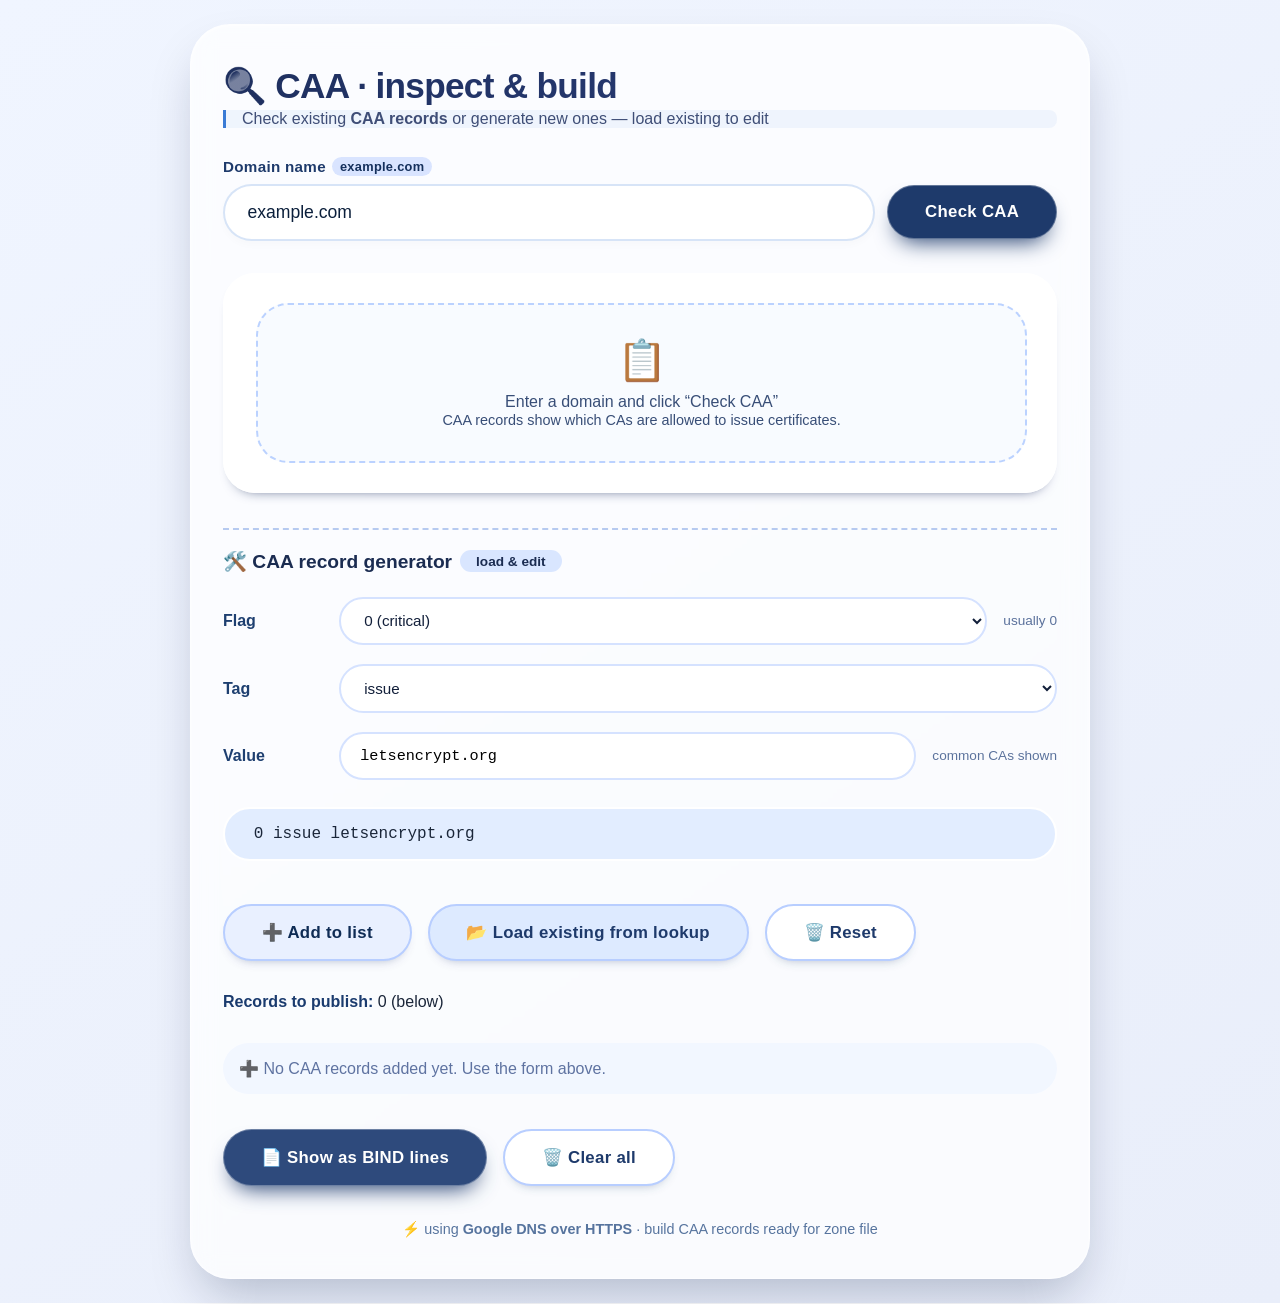
==== index.html @ 9ca4832f "Implement autocomplete for CAA values Added autocomplete feature for common CAA values with a dropdo" ====
<!DOCTYPE html>
<html lang="en">
<head>
  <meta charset="UTF-8">
  <meta name="viewport" content="width=device-width, initial-scale=1.0">
  <title>CAA · record inspector & builder</title>
  
  <!-- SVG Favicon - works in all modern browsers -->
  <link rel="icon" type="image/svg+xml" href="/favicon.svg">
  <link rel="alternate icon" href="/favicon.ico"> <!-- Fallback for old browsers -->
  
  <!-- Optional: For better iOS/Android support -->
  <link rel="apple-touch-icon" href="/favicon.svg"> <!-- iOS will use SVG -->
  <meta name="theme-color" content="#1e3a6b">
  
  <!-- modern clean CSS, system fonts, glassmorphism touch -->
  <style>
    * {
      margin: 0;
      padding: 0;
      box-sizing: border-box;
    }

    body {
      background: linear-gradient(145deg, #f0f5ff 0%, #e9eefa 100%);
      font-family: 'Inter', -apple-system, BlinkMacSystemFont, 'Segoe UI', Roboto, Helvetica, Arial, sans-serif;
      min-height: 100vh;
      display: flex;
      align-items: center;
      justify-content: center;
      padding: 1.5rem;
      color: #1a2639;
    }

    .glass-card {
      background: rgba(255, 255, 255, 0.75);
      backdrop-filter: blur(12px);
      -webkit-backdrop-filter: blur(12px);
      border-radius: 2.5rem;
      box-shadow: 0 25px 50px -12px rgba(0, 20, 60, 0.25), inset 0 1px 2px rgba(255,255,255,0.8);
      width: 100%;
      max-width: 900px;
      padding: 2.5rem 2rem;
      border: 1px solid rgba(255,255,255,0.5);
      transition: box-shadow 0.2s;
    }

    h1 {
      font-size: 2.2rem;
      font-weight: 600;
      letter-spacing: -0.02em;
      background: linear-gradient(135deg, #1e2f5e, #2c3f7c);
      -webkit-background-clip: text;
      background-clip: text;
      color: transparent;
      margin-bottom: 0.2rem;
      display: flex;
      align-items: center;
      gap: 0.4rem;
    }

    .subhead {
      font-size: 1rem;
      font-weight: 400;
      color: #3f4e77;
      margin-bottom: 1.8rem;
      border-left: 3px solid #3a7bd5;
      padding-left: 1rem;
      background: rgba(58, 123, 213, 0.06);
      border-radius: 0 8px 8px 0;
    }

    .subhead code {
      background: #1e2f5e10;
      padding: 0.2rem 0.5rem;
      border-radius: 30px;
      font-weight: 500;
      color: #1e3c72;
    }

    .input-group {
      display: flex;
      flex-direction: column;
      gap: 0.5rem;
      margin-bottom: 2rem;
    }

    label {
      font-weight: 550;
      font-size: 0.95rem;
      letter-spacing: 0.02em;
      color: #1e3a6b;
      display: flex;
      align-items: center;
      gap: 6px;
    }

    label i {
      font-style: normal;
      background: #d9e4ff;
      padding: 2px 8px;
      border-radius: 30px;
      font-size: 0.8rem;
      color: #15305c;
    }

    .domain-input-wrapper {
      display: flex;
      flex-wrap: wrap;
      gap: 0.75rem;
      align-items: center;
    }

    #domainInput {
      flex: 1 1 260px;
      padding: 1rem 1.4rem;
      font-size: 1.1rem;
      background: white;
      border: 2px solid rgba(58, 123, 213, 0.2);
      border-radius: 60px;
      outline: none;
      font-weight: 450;
      color: #0b1f3b;
      transition: 0.15s;
      box-shadow: 0 4px 8px rgba(0, 0, 0, 0.02);
    }

    #domainInput:focus {
      border-color: #3a7bd5;
      box-shadow: 0 8px 18px -8px rgba(58, 123, 213, 0.3);
    }

    #domainInput::placeholder {
      color: #9babc7;
      font-weight: 350;
      font-size: 1rem;
    }

    button {
      background: #1e3a6b;
      border: none;
      padding: 1rem 2.3rem;
      border-radius: 60px;
      font-weight: 600;
      font-size: 1.05rem;
      color: white;
      cursor: pointer;
      display: inline-flex;
      align-items: center;
      justify-content: center;
      gap: 8px;
      box-shadow: 0 12px 22px -10px #1e3a6b;
      transition: all 0.2s;
      border: 1px solid rgba(255, 255, 255, 0.3);
      letter-spacing: 0.3px;
      white-space: nowrap;
    }

    button:hover {
      background: #143157;
      transform: scale(1.02);
      box-shadow: 0 18px 28px -10px #122b4e;
    }

    button:active {
      transform: scale(0.98);
    }

    button:disabled {
      opacity: 0.5;
      pointer-events: none;
      filter: grayscale(0.3);
    }

    .loader {
      display: inline-block;
      width: 1.1rem;
      height: 1.1rem;
      border: 2px solid rgba(255,255,255,0.3);
      border-top: 2px solid white;
      border-radius: 50%;
      animation: spin 0.8s linear infinite;
      margin-right: 6px;
    }

    @keyframes spin { 0% { transform: rotate(0deg); } 100% { transform: rotate(360deg); } }

    .result-area {
      background: rgba(255,255,255,0.6);
      backdrop-filter: blur(4px);
      border-radius: 2rem;
      padding: 1.8rem 1.8rem 1.8rem 2rem;
      border: 1px solid white;
      margin-top: 1rem;
      box-shadow: inset 0 2px 4px rgba(255,255,255,0.8), 0 8px 14px -12px #1e2f5e;
    }

    .result-header {
      display: flex;
      align-items: center;
      gap: 12px;
      margin-bottom: 1.5rem;
      flex-wrap: wrap;
    }

    .result-header h2 {
      font-size: 1.3rem;
      font-weight: 550;
      color: #1b2c51;
    }

    .badge-domain {
      background: #d2e0ff;
      border-radius: 40px;
      padding: 0.3rem 1rem;
      font-family: 'SF Mono', 'Fira Code', monospace;
      font-weight: 550;
      font-size: 1rem;
      color: #11223d;
      word-break: break-all;
      border: 1px solid white;
    }

    .record-list {
      list-style: none;
      margin: 1.2rem 0 0.8rem 0;
    }

    .record-item {
      background: white;
      border-radius: 50px;
      padding: 0.9rem 1.5rem;
      margin-bottom: 10px;
      font-family: 'SF Mono', 'Fira Code', Menlo, monospace;
      font-size: 1rem;
      box-shadow: 0 4px 10px -6px #1e3a6b30;
      border-left: 6px solid #3a7bd5;
      word-break: break-word;
      display: flex;
      flex-wrap: wrap;
      align-items: baseline;
      gap: 0.6rem;
      transition: 0.1s;
    }

    .record-item:hover {
      border-left-width: 10px;
      padding-left: 1.3rem;
    }

    .flag-tag {
      background: #edf3ff;
      color: #153e7a;
      padding: 0.2rem 1rem 0.2rem 0.8rem;
      border-radius: 40px;
      font-size: 0.85rem;
      font-weight: 600;
      display: inline-flex;
      align-items: center;
      gap: 0.3rem;
    }

    .record-value {
      font-weight: 450;
      color: #0b1f3b;
      word-break: break-word;
      flex: 1;
    }

    .empty-state {
      background: #f8fbff;
      padding: 2rem 2rem;
      border-radius: 2rem;
      color: #384e77;
      font-weight: 400;
      display: flex;
      flex-direction: column;
      align-items: center;
      gap: 0.6rem;
      border: 2px dashed #bbd2ff;
      text-align: center;
    }

    .empty-state span {
      font-size: 2.5rem;
    }

    .error-message {
      background: #ffeae9;
      border-left: 6px solid #d14545;
      padding: 1.3rem 1.8rem;
      border-radius: 40px;
      color: #a13030;
      font-weight: 480;
      display: flex;
      gap: 12px;
      align-items: center;
      box-shadow: 0 6px 12px -6px #d1454530;
    }

    /* generator section */
    .generator-section {
      margin-top: 2.2rem;
      padding-top: 1.2rem;
      border-top: 2px dashed #b6caf0;
    }

    .section-title {
      font-weight: 600;
      font-size: 1.2rem;
      color: #1b2c51;
      margin-bottom: 1.5rem;
      display: flex;
      align-items: center;
      gap: 8px;
    }

    .generator-grid {
      display: flex;
      flex-direction: column;
      gap: 1.2rem;
    }

    .gen-row {
      display: flex;
      flex-wrap: wrap;
      align-items: center;
      gap: 1rem;
    }

    .gen-label {
      min-width: 100px;
      font-weight: 550;
      color: #1e3f70;
    }

    select, .gen-input {
      background: white;
      border: 2px solid #d5e2ff;
      padding: 0.8rem 1.2rem;
      border-radius: 40px;
      font-size: 0.95rem;
      color: #121f3a;
      outline: none;
      flex: 1 1 200px;
    }

    select:focus, .gen-input:focus {
      border-color: #3a7bd5;
    }

    .gen-input {
      font-family: 'SF Mono', monospace;
    }

    /* New styles for the combobox/datalist */
    .value-input-wrapper {
      position: relative;
      flex: 1 1 200px;
    }

    .value-input-wrapper input {
      width: 100%;
      padding: 0.8rem 1.2rem;
      border: 2px solid #d5e2ff;
      border-radius: 40px;
      font-size: 0.95rem;
      font-family: 'SF Mono', monospace;
      background: white;
    }

    .value-input-wrapper input:focus {
      border-color: #3a7bd5;
      outline: none;
    }

    .suggestions-dropdown {
      position: absolute;
      top: 100%;
      left: 0;
      right: 0;
      background: white;
      border: 2px solid #d5e2ff;
      border-top: none;
      border-radius: 0 0 20px 20px;
      max-height: 200px;
      overflow-y: auto;
      z-index: 1000;
      display: none;
      box-shadow: 0 10px 20px -10px rgba(0,0,0,0.2);
    }

    .suggestions-dropdown div {
      padding: 0.8rem 1.2rem;
      cursor: pointer;
      font-family: 'SF Mono', monospace;
      font-size: 0.9rem;
      border-bottom: 1px solid #f0f4ff;
    }

    .suggestions-dropdown div:hover {
      background: #e9f0ff;
    }

    .suggestions-dropdown div:last-child {
      border-bottom: none;
    }

    .tag-hint {
      font-size: 0.85rem;
      color: #5b729c;
    }

    .generated-record-box {
      background: #e2edff;
      border-radius: 40px;
      padding: 1rem 1.8rem;
      font-family: 'SF Mono', monospace;
      font-size: 1rem;
      word-break: break-all;
      border: 2px solid white;
      margin: 0.5rem 0 1rem;
    }

    .action-buttons {
      display: flex;
      gap: 1rem;
      flex-wrap: wrap;
      margin-top: 0.5rem;
    }

    .secondary-btn {
      background: white;
      color: #1e3a6b;
      border: 2px solid #b8ceff;
      box-shadow: 0 6px 12px -8px #1e3a6b70;
    }

    .secondary-btn:hover {
      background: #ecf3ff;
      border-color: #7fa2e0;
    }

    .note {
      margin-top: 2rem;
      font-size: 0.85rem;
      color: #4b5f8a;
      display: flex;
      justify-content: center;
      gap: 2rem;
      flex-wrap: wrap;
      border-top: 1px solid #cdddfa;
      padding-top: 1.5rem;
    }

    .note a {
      color: #1e3f70;
      font-weight: 550;
      text-decoration: none;
      border-bottom: 1px dotted;
    }

    .note a:hover { border-bottom: 2px solid; }

    footer {
      margin-top: 2.2rem;
      text-align: center;
      font-size: 0.9rem;
      color: #57749e;
    }
  </style>
</head>
<body>
<div class="glass-card">
  <h1>
    <span>🔍 CAA · inspect & build</span>
  </h1>
  <div class="subhead">
    Check existing <strong>CAA records</strong> or generate new ones — load existing to edit
  </div>

  <!-- main input group -->
  <div class="input-group">
    <label>
      <span>Domain name</span>
      <i>example.com</i>
    </label>
    <div class="domain-input-wrapper">
      <input type="text" id="domainInput" placeholder="e.g. example.com" value="example.com" spellcheck="false" autocomplete="off">
      <button id="checkBtn">
        <span id="btnText">Check CAA</span>
        <span id="btnLoader" style="display: none;"></span>
      </button>
    </div>
  </div>

  <!-- dynamic result card (lookup) -->
  <div class="result-area" id="resultContainer">
    <!-- default info / placeholder (will be replaced by JS) -->
    <div class="empty-state" id="placeholderState">
      <span>📋</span>
      <div>Enter a domain and click “Check CAA”<br> <span style="font-size:0.9rem;">CAA records show which CAs are allowed to issue certificates.</span></div>
    </div>

    <!-- these sections are dynamically filled/ toggled by javascript -->
    <div id="recordsContainer" style="display: none;"></div>
    <div id="errorContainer" style="display: none;"></div>
  </div>

  <!-- CAA GENERATOR SECTION (with load existing) -->
  <div class="generator-section">
    <div class="section-title">
      <span>🛠️ CAA record generator</span>
      <span style="font-size:0.85rem; background:#d9e6ff; padding:0.2rem 1rem; border-radius:30px;">load & edit</span>
    </div>
    <div class="generator-grid">
      <!-- flag + tag + value -->
      <div class="gen-row">
        <span class="gen-label">Flag</span>
        <select id="genFlag">
          <option value="0">0 (critical)</option>
          <option value="128">128 (non-critical)</option>
          <option value="255">255 (reserved)</option>
        </select>
        <span class="tag-hint">usually 0</span>
      </div>
      <div class="gen-row">
        <span class="gen-label">Tag</span>
        <select id="genTag">
          <option value="issue">issue</option>
          <option value="issuewild">issuewild</option>
          <option value="iodef">iodef</option>
        </select>
      </div>
      <div class="gen-row">
        <span class="gen-label">Value</span>
        <div class="value-input-wrapper">
          <input type="text" id="genValue" placeholder="Type or select a CA..." value="letsencrypt.org" autocomplete="off">
          <div id="suggestions" class="suggestions-dropdown"></div>
        </div>
        <span class="tag-hint">common CAs shown</span>
      </div>

      <div class="generated-record-box" id="generatedPreview">
        0 issue "letsencrypt.org"
      </div>

      <div class="action-buttons">
        <button id="addRecordBtn" class="secondary-btn" style="background:#e9f0ff; color:#0f2c55;">➕ Add to list</button>
        <button id="loadExistingBtn" class="secondary-btn" style="background:#ddeaff;">📂 Load existing from lookup</button>
        <button id="clearGenBtn" class="secondary-btn">🗑️ Reset</button>
      </div>

      <!-- accumulated records for generation -->
      <div style="margin-top: 0.8rem;">
        <span style="font-weight:550; color:#1a3b6e;">Records to publish: </span>
        <span id="recordCount">0</span> (below)
      </div>
      <ul id="generatedList" style="list-style:none; margin-top:0.8rem;">
        <!-- dynamic list items will appear here -->
      </ul>
      <div style="display:flex; gap:1rem; flex-wrap:wrap; margin-top:1rem;">
        <button id="generateBindText" style="background: #2e4a7c;">📄 Show as BIND lines</button>
        <button id="clearAllRecords" class="secondary-btn">🗑️ Clear all</button>
      </div>
      <div id="bindOutput" style="background:#f2f7ff; border-radius:30px; padding:1rem 1.5rem; font-family: monospace; white-space:pre-wrap; margin-top:1rem; border:2px solid white; display:none;"></div>
    </div>
  </div>

  <footer>
    ⚡ using <strong>Google DNS over HTTPS</strong> · build CAA records ready for zone file
  </footer>
</div>

<script>
  (function() {
    // ----- DOM elements (lookup) -----
    const domainInput = document.getElementById('domainInput');
    const checkBtn = document.getElementById('checkBtn');
    const btnText = document.getElementById('btnText');
    const btnLoader = document.getElementById('btnLoader');
    const resultContainer = document.getElementById('resultContainer');
    const placeholderState = document.getElementById('placeholderState');
    const recordsContainer = document.getElementById('recordsContainer');
    const errorContainer = document.getElementById('errorContainer');

    // generator elements
    const genFlag = document.getElementById('genFlag');
    const genTag = document.getElementById('genTag');
    const genValue = document.getElementById('genValue');
    const suggestions = document.getElementById('suggestions');
    const generatedPreview = document.getElementById('generatedPreview');
    const addRecordBtn = document.getElementById('addRecordBtn');
    const loadExistingBtn = document.getElementById('loadExistingBtn');
    const clearGenBtn = document.getElementById('clearGenBtn');
    const generatedList = document.getElementById('generatedList');
    const recordCountSpan = document.getElementById('recordCount');
    const generateBindText = document.getElementById('generateBindText');
    const clearAllRecords = document.getElementById('clearAllRecords');
    const bindOutput = document.getElementById('bindOutput');

    // Common CAA values for autocomplete
    const commonCAValues = [
      'letsencrypt.org',
      'digicert.com',
      'comodoca.com',
      'sectigo.com',
      'globalsign.com',
      'entrust.net',
      'godaddy.com',
      'ssl.com',
      'thawte.com',
      'geotrust.com',
      'rapidssl.com',
      'buypass.com',
      'zerossl.com',
      'ssl.com',
      'certauth.ssl.com',
      'amazontrust.com',
      'awstrust.com',
      'google.com',
      'pki.goog',
      'microsoft.com',
      'mailto:security@example.com',
      'http://example.com/report',
      'https://example.com/report'
    ];

    // Filtered suggestions based on input
    function filterSuggestions(input) {
      if (!input) return commonCAValues;
      const lowerInput = input.toLowerCase();
      return commonCAValues.filter(value => 
        value.toLowerCase().includes(lowerInput)
      );
    }

    // Show suggestions dropdown
    function showSuggestions() {
      const input = genValue.value;
      const filtered = filterSuggestions(input);
      
      if (filtered.length === 0) {
        suggestions.style.display = 'none';
        return;
      }

      suggestions.innerHTML = '';
      filtered.forEach(value => {
        const div = document.createElement('div');
        div.textContent = value;
        div.onclick = () => {
          genValue.value = value;
          suggestions.style.display = 'none';
          updatePreview();
        };
        suggestions.appendChild(div);
      });
      
      suggestions.style.display = 'block';
    }

    // Hide suggestions
    function hideSuggestions() {
      setTimeout(() => {
        suggestions.style.display = 'none';
      }, 200); // Delay to allow click on suggestion
    }

    // Event listeners for autocomplete
    genValue.addEventListener('input', () => {
      showSuggestions();
      updatePreview();
    });

    genValue.addEventListener('focus', showSuggestions);
    genValue.addEventListener('blur', hideSuggestions);

    // Close suggestions when clicking outside
    document.addEventListener('click', (e) => {
      if (!genValue.contains(e.target) && !suggestions.contains(e.target)) {
        suggestions.style.display = 'none';
      }
    });

    // local array storing generated records (as raw strings, e.g. "0 issue \"letsencrypt.org\"")
    let generatedRecords = [];

    // helper to update preview based on inputs
    function updatePreview() {
      const flag = genFlag.value;
      const tag = genTag.value;
      let value = genValue.value.trim() || '[value]';
      
      // smart quoting for preview
      if (!value.startsWith('"') && (value.includes(' ') || value.includes('@') || value.includes(':'))) {
        value = `"${value}"`;
      } else if (!value.startsWith('"') && !value.match(/^[a-zA-Z0-9.-]+$/)) {
        value = `"${value}"`;
      }
      generatedPreview.textContent = `${flag} ${tag} ${value}`;
    }

    genFlag.addEventListener('change', updatePreview);
    genTag.addEventListener('change', updatePreview);
    genValue.addEventListener('input', updatePreview);
    updatePreview();

    // render the list of generated records
    function renderGeneratedList() {
      if (generatedRecords.length === 0) {
        generatedList.innerHTML = '<li style="background:#f2f7ff; border-radius:40px; padding:1rem; color:#5f73a1;">➕ No CAA records added yet. Use the form above.</li>';
        recordCountSpan.textContent = '0';
        return;
      }
      let html = '';
      generatedRecords.forEach((rec, idx) => {
        const escaped = rec.replace(/&/g, '&amp;').replace(/</g, '&lt;').replace(/>/g, '&gt;');
        html += `<li style="background:white; border-radius:40px; padding:0.8rem 1.5rem; margin-bottom:8px; display:flex; align-items:center; gap:10px; border-left:6px solid #5d8bda;">
          <span style="flex:1; font-family:monospace;">${escaped}</span>
          <button class="remove-record" data-index="${idx}" style="background:transparent; border:none; font-size:1.3rem; cursor:pointer; color:#b33; padding:0 6px;">&times;</button>
        </li>`;
      });
      generatedList.innerHTML = html;
      recordCountSpan.textContent = generatedRecords.length;

      // attach remove events
      document.querySelectorAll('.remove-record').forEach(btn => {
        btn.addEventListener('click', (e) => {
          const index = e.target.getAttribute('data-index');
          if (index !== null) {
            generatedRecords.splice(parseInt(index), 1);
            renderGeneratedList();
          }
        });
      });
    }

    // add current preview as record
    addRecordBtn.addEventListener('click', () => {
      const flag = genFlag.value;
      const tag = genTag.value;
      let value = genValue.value.trim();
      if (!value) {
        alert('Please enter a value (e.g., ca.example.com)');
        return;
      }
      // smart quoting: if contains spaces or special chars, wrap in quotes (but not double-quoted)
      if (!value.startsWith('"') && (value.includes(' ') || value.includes('@') || value.includes(':'))) {
        value = `"${value}"`;
      } else if (!value.startsWith('"') && !/^[a-zA-Z0-9.-]+$/.test(value)) {
        value = `"${value}"`;
      }
      const record = `${flag} ${tag} ${value}`;
      generatedRecords.push(record);
      renderGeneratedList();
      bindOutput.style.display = 'none';
    });

    // clear all generated
    clearAllRecords.addEventListener('click', () => {
      generatedRecords = [];
      renderGeneratedList();
      bindOutput.style.display = 'none';
    });

    // reset generator fields to defaults
    clearGenBtn.addEventListener('click', () => {
      genFlag.value = '0';
      genTag.value = 'issue';
      genValue.value = 'letsencrypt.org';
      updatePreview();
    });

    // load existing from last lookup (from recordsContainer if visible)
    loadExistingBtn.addEventListener('click', () => {
      // try to fetch records currently displayed in recordsContainer (parsed from last lookup)
      if (recordsContainer.style.display !== 'block') {
        alert('No existing records loaded. Please perform a lookup first.');
        return;
      }
      // we stored them in a data attribute or we re-parse? easier: we keep lastRawRecords from last successful query
      if (lastRawRecords && lastRawRecords.length > 0) {
        // replace generatedRecords? we will append? we'll ask: confirm replace or append? we do replace for simplicity.
        if (generatedRecords.length > 0 && !confirm('Replace current generated records with the ones from lookup?')) {
          return;
        }
        generatedRecords = [...lastRawRecords]; // these are raw strings like "0 issue \"letsencrypt.org\""
        renderGeneratedList();
        bindOutput.style.display = 'none';
      } else {
        alert('No CAA records found in last lookup (or they were empty).');
      }
    });

    // generate BIND lines
    generateBindText.addEventListener('click', () => {
      if (generatedRecords.length === 0) {
        bindOutput.textContent = '; no CAA records to display';
        bindOutput.style.display = 'block';
        return;
      }
      let lines = '; CAA records (BIND format)\n';
      const domain = domainInput.value.trim() || 'example.com';
      generatedRecords.forEach(rec => {
        lines += `${domain}. IN CAA ${rec}\n`;
      });
      bindOutput.textContent = lines;
      bindOutput.style.display = 'block';
    });

    // ----- lookup logic (same as before, with small tweak to store lastRawRecords) -----
    let lastRawRecords = null;  // stores raw record strings for generator loading

    function setActiveView(view) {
      placeholderState.style.display = 'none';
      recordsContainer.style.display = 'none';
      errorContainer.style.display = 'none';
      if (view === 'placeholder') placeholderState.style.display = 'flex';
      else if (view === 'records') recordsContainer.style.display = 'block';
      else if (view === 'error') errorContainer.style.display = 'block';
    }
    setActiveView('placeholder');

    async function queryCAA(domain) {
      let clean = domain.trim().replace(/\.+$/, '');
      if (clean === '') throw new Error('Empty domain name');
      const url = `https://dns.google/resolve?name=${encodeURIComponent(clean)}&type=CAA`;
      const response = await fetch(url);
      if (!response.ok) throw new Error(`DNS query failed (HTTP ${response.status})`);
      const data = await response.json();
      if (data.Status === 3) throw new Error(`Domain "${clean}" does not exist (NXDOMAIN)`);
      else if (data.Status !== 0) {
        const reason = data.Comment || `DNS error code ${data.Status}`;
        throw new Error(`DNS lookup error: ${reason}`);
      }
      const answers = data.Answer || [];
      const caaRecords = answers.filter(r => r.type === 257);
      return {
        domain: clean,
        records: caaRecords.map(r => r.data.replace(/^CAA\s+/i, '').trim()),
        raw: caaRecords
      };
    }

    function renderRecords(domain, records) {
      if (!records || records.length === 0) {
        recordsContainer.innerHTML = `
          <div class="empty-state" style="background:#f0f7ff;">
            <span>🔓</span>
            <div><strong style="font-size:1.2rem;">No CAA records found</strong></div>
            <div style="margin-top:0.5rem;">Domain <code>${escapeHtml(domain)}</code> has no CAA policy.<br>Any CA may issue certificates.</div>
          </div>
        `;
        return;
      }
      let itemsHtml = '';
      for (let rec of records) {
        const escaped = escapeHtml(rec);
        const parts = rec.match(/^(\d+)\s+(issue|issuewild|iodef)\s+(.*)$/i);
        let flagPart = '', tagPart = '', valuePart = rec;
        if (parts) {
          flagPart = parts[1];
          tagPart = parts[2];
          valuePart = parts[3].replace(/^"|"$/g, '');
        }
        if (parts) {
          itemsHtml += `
            <li class="record-item">
              <span class="flag-tag">⚑ ${flagPart}</span>
              <span class="flag-tag" style="background:#d6e6ff;">🏷 ${tagPart}</span>
              <span class="record-value">${escapeHtml(valuePart)}</span>
            </li>
          `;
        } else {
          itemsHtml += `<li class="record-item"><span class="record-value">${escaped}</span></li>`;
        }
      }
      recordsContainer.innerHTML = `
        <div class="result-header">
          <h2>📌 CAA records for</h2>
          <span class="badge-domain">${escapeHtml(domain)}</span>
        </div>
        <ul class="record-list">${itemsHtml}</ul>
        <div style="margin-top: 0.8rem; font-size:0.9rem; color:#4263a5;">${records.length} record(s) found</div>
      `;
    }

    function renderError(domain, errorMessage) {
      errorContainer.innerHTML = `
        <div class="error-message">
          <span style="font-size:2rem;">⚠️</span>
          <div style="flex:1;"><strong>Error checking ${escapeHtml(domain)}</strong><br>${escapeHtml(errorMessage)}</div>
        </div>
      `;
    }

    function escapeHtml(unsafe) {
      return unsafe.replace(/[&<>"]/g, function(m) {
        if(m === '&') return '&amp;'; if(m === '<') return '&lt;'; if(m === '>') return '&gt;'; if(m === '"') return '&quot;';
        return m;
      });
    }

    function setLoading(isLoading) {
      checkBtn.disabled = isLoading;
      btnText.textContent = isLoading ? 'Checking' : 'Check CAA';
      btnLoader.style.display = isLoading ? 'inline-block' : 'none';
      btnLoader.className = isLoading ? 'loader' : '';
    }

    async function performLookup() {
      const domain = domainInput.value;
      if (!domain.trim()) {
        setActiveView('error');
        renderError('', 'Please enter a domain name');
        return;
      }
      setLoading(true);
      try {
        const result = await queryCAA(domain);
        // store raw record strings for generator (using result.records)
        lastRawRecords = result.records;  // array like ["0 issue \"letsencrypt.org\""]
        renderRecords(result.domain, result.records);
        setActiveView('records');
      } catch (err) {
        lastRawRecords = null;
        renderError(domain, err.message || 'Unknown error');
        setActiveView('error');
      } finally {
        setLoading(false);
      }
    }

    checkBtn.addEventListener('click', performLookup);
    domainInput.addEventListener('keypress', (e) => { if (e.key === 'Enter') performLookup(); });

    // ===== NEW CODE: Handle URL parameter on page load =====
    function handleUrlParameter() {
      const urlParams = new URLSearchParams(window.location.search);
      const domainParam = urlParams.get('domain');
      
      if (domainParam) {
        // Set the input field value
        domainInput.value = domainParam;
        // Automatically trigger the CAA lookup
        performLookup();
      }
    }

    // Call the function when the page loads
    window.addEventListener('load', handleUrlParameter);
    // ===== END OF NEW CODE =====

    // initial placeholder
    renderGeneratedList(); // empty list
  })();
</script>
</body>
</html>
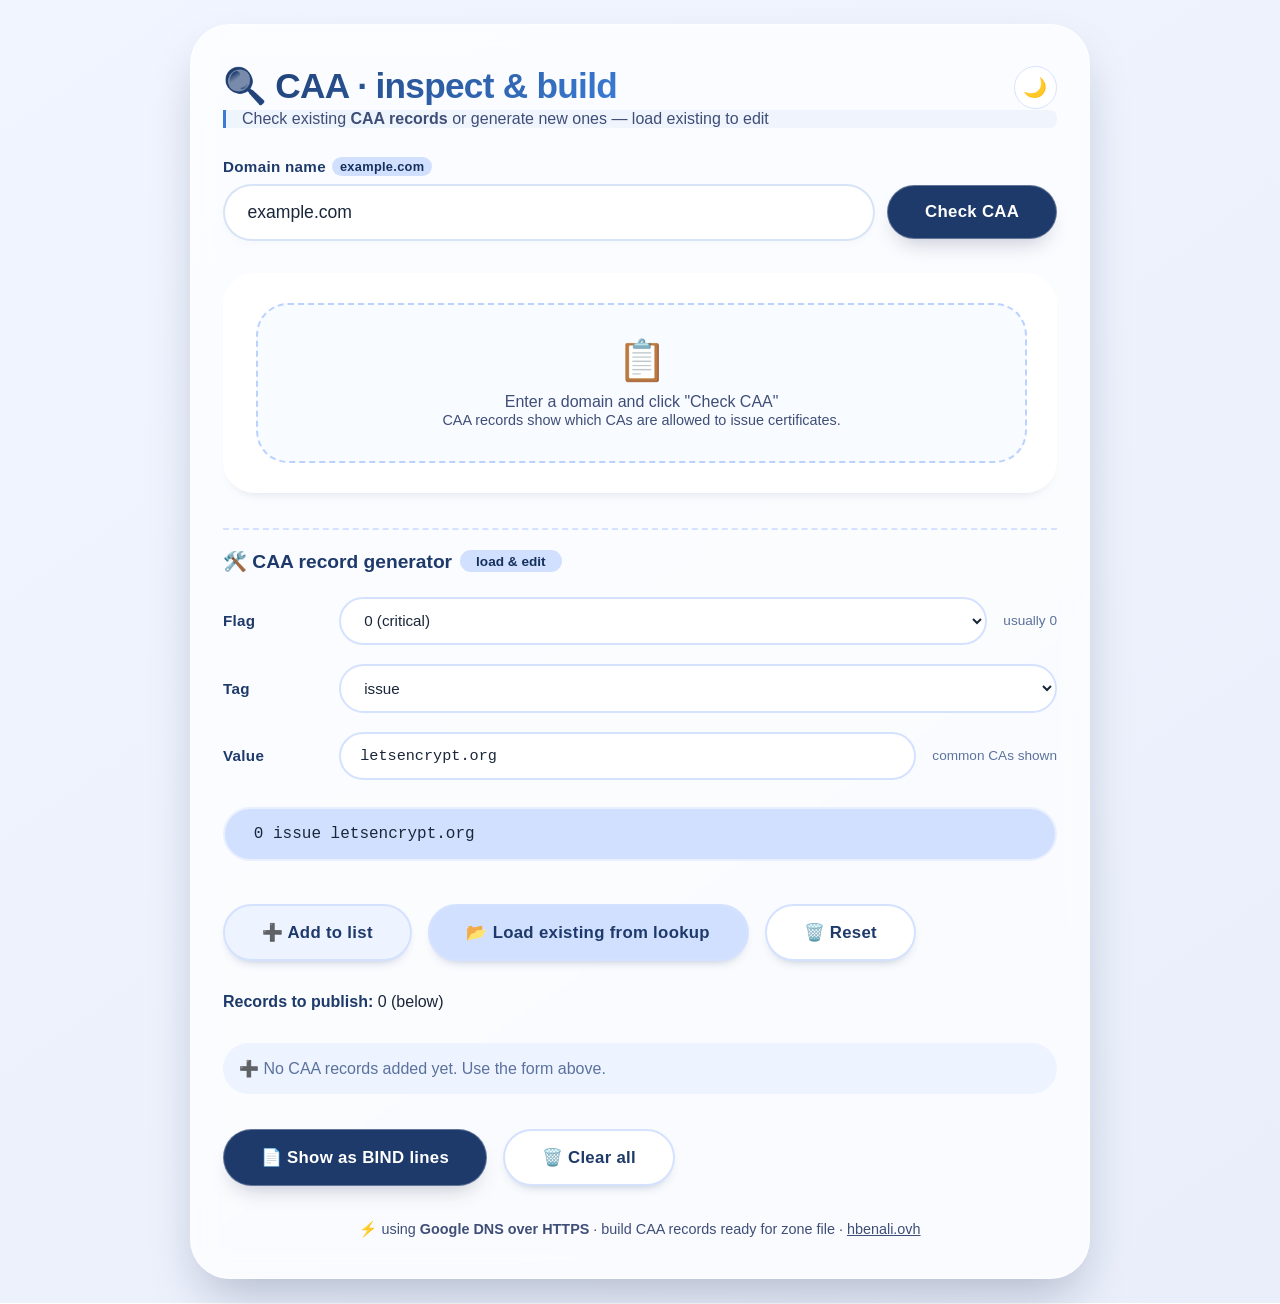
==== commit a2526cae: "Fix a11y/alert bugs, add dark mode, SEO tags, favicons Adds unlabeled form fields (domain input, gen" ====
--- a/index.html
+++ b/index.html
@@ -3,16 +3,69 @@
 <head>
   <meta charset="UTF-8">
   <meta name="viewport" content="width=device-width, initial-scale=1.0">
-  <title>CAA · record inspector & builder</title>
-  
-  <!-- SVG Favicon - works in all modern browsers -->
+  <title>CAA Checker — DNS CAA Record Inspector & Generator</title>
+  <meta name="description" content="Free CAA record checker and generator. Instantly inspect any domain's DNS CAA records to see which certificate authorities may issue for it, and build new issue/issuewild/iodef records ready for your zone file.">
+  <meta name="robots" content="index, follow">
+  <link rel="canonical" href="https://caa.hbenali.ovh/">
+
+  <!-- Open Graph -->
+  <meta property="og:type" content="website">
+  <meta property="og:title" content="CAA Checker — DNS CAA Record Inspector & Generator">
+  <meta property="og:description" content="Inspect any domain's DNS CAA records and build new issue/issuewild/iodef records ready for your zone file.">
+  <meta property="og:url" content="https://caa.hbenali.ovh/">
+  <meta property="og:site_name" content="CAA Checker">
+  <meta property="og:locale" content="en_US">
+  <meta property="og:image" content="https://caa.hbenali.ovh/favicon.svg">
+  <meta property="og:image:type" content="image/svg+xml">
+
+  <!-- Twitter Card -->
+  <meta name="twitter:card" content="summary">
+  <meta name="twitter:title" content="CAA Checker — DNS CAA Record Inspector & Generator">
+  <meta name="twitter:description" content="Inspect any domain's DNS CAA records and build new issue/issuewild/iodef records ready for your zone file.">
+  <meta name="twitter:image" content="https://caa.hbenali.ovh/favicon.svg">
+
+  <!-- SVG Favicon -->
   <link rel="icon" type="image/svg+xml" href="/favicon.svg">
-  <link rel="alternate icon" href="/favicon.ico"> <!-- Fallback for old browsers -->
-  
-  <!-- Optional: For better iOS/Android support -->
-  <link rel="apple-touch-icon" href="/favicon.svg"> <!-- iOS will use SVG -->
+  <link rel="alternate icon" href="/favicon.ico">
+  <link rel="apple-touch-icon" href="/apple-touch-icon.png">
   <meta name="theme-color" content="#1e3a6b">
-  
+
+  <!-- dns.google is only hit on-demand after a lookup -->
+  <link rel="dns-prefetch" href="https://dns.google">
+
+  <!-- Structured data -->
+  <script type="application/ld+json">
+  {
+    "@context": "https://schema.org",
+    "@graph": [
+      {
+        "@type": "WebSite",
+        "url": "https://caa.hbenali.ovh/",
+        "name": "CAA Checker",
+        "description": "Free CAA record checker and generator for inspecting DNS Certification Authority Authorization records.",
+        "potentialAction": {
+          "@type": "SearchAction",
+          "target": "https://caa.hbenali.ovh/?domain={search_term_string}",
+          "query-input": "required name=search_term_string"
+        }
+      },
+      {
+        "@type": "WebApplication",
+        "name": "CAA Checker",
+        "url": "https://caa.hbenali.ovh/",
+        "applicationCategory": "UtilitiesApplication",
+        "operatingSystem": "Any",
+        "description": "Check any domain's CAA DNS records and generate new issue/issuewild/iodef records for a zone file.",
+        "offers": {
+          "@type": "Offer",
+          "price": "0",
+          "priceCurrency": "USD"
+        }
+      }
+    ]
+  }
+  </script>
+
   <!-- modern clean CSS, system fonts, glassmorphism touch -->
   <style>
     * {
@@ -21,35 +74,145 @@
       box-sizing: border-box;
     }
 
+    :root {
+      --bg-1: #f0f5ff;
+      --bg-2: #e9eefa;
+      --text: #1a2639;
+      --text-muted: #3f4e77;
+      --text-soft: #5b729c;
+      --card-bg: rgba(255, 255, 255, 0.75);
+      --card-border: rgba(255, 255, 255, 0.5);
+      --accent: #3a7bd5;
+      --accent-dark: #1e3a6b;
+      --accent-darker: #143157;
+      --input-bg: #ffffff;
+      --input-border: rgba(58, 123, 213, 0.2);
+      --select-border: #d5e2ff;
+      --placeholder: #9babc7;
+      --chip-bg: #d2e0ff;
+      --chip-bg2: #edf3ff;
+      --chip-text: #15305c;
+      --result-bg: rgba(255, 255, 255, 0.6);
+      --empty-bg: #f8fbff;
+      --empty-border: #bbd2ff;
+      --invalid-bg: #ffeae9;
+      --invalid-text: #a13030;
+      --invalid-border: #d14545;
+      --shadow-color: rgba(0, 20, 60, 0.25);
+      --shadow-soft: rgba(30, 58, 107, 0.19);
+      --record-border: #5d8bda;
+    }
+
+    @media (prefers-color-scheme: dark) {
+      :root:not([data-theme="light"]) {
+        --bg-1: #0f172a;
+        --bg-2: #1c2c40;
+        --text: #e6edf5;
+        --text-muted: #93aec4;
+        --text-soft: #7c96ad;
+        --card-bg: rgba(20, 30, 46, 0.78);
+        --card-border: rgba(255, 255, 255, 0.08);
+        --accent: #3498db;
+        --accent-dark: #5dade2;
+        --accent-darker: #6cc0f0;
+        --input-bg: #131f30;
+        --input-border: rgba(52, 152, 219, 0.25);
+        --select-border: #2d4257;
+        --placeholder: #4a6478;
+        --chip-bg: #1b2f45;
+        --chip-bg2: #16283b;
+        --chip-text: #bcdcf7;
+        --result-bg: rgba(19, 31, 48, 0.6);
+        --empty-bg: #131f30;
+        --empty-border: #2d4257;
+        --invalid-bg: #3a1414;
+        --invalid-text: #ff8a8a;
+        --invalid-border: #b5453a;
+        --shadow-color: rgba(0, 0, 0, 0.45);
+        --shadow-soft: rgba(0, 0, 0, 0.35);
+        --record-border: #5dade2;
+      }
+    }
+
+    :root[data-theme="dark"] {
+      --bg-1: #0f172a;
+      --bg-2: #1c2c40;
+      --text: #e6edf5;
+      --text-muted: #93aec4;
+      --text-soft: #7c96ad;
+      --card-bg: rgba(20, 30, 46, 0.78);
+      --card-border: rgba(255, 255, 255, 0.08);
+      --accent: #3498db;
+      --accent-dark: #5dade2;
+      --accent-darker: #6cc0f0;
+      --input-bg: #131f30;
+      --input-border: rgba(52, 152, 219, 0.25);
+      --select-border: #2d4257;
+      --placeholder: #4a6478;
+      --chip-bg: #1b2f45;
+      --chip-bg2: #16283b;
+      --chip-text: #bcdcf7;
+      --result-bg: rgba(19, 31, 48, 0.6);
+      --empty-bg: #131f30;
+      --empty-border: #2d4257;
+      --invalid-bg: #3a1414;
+      --invalid-text: #ff8a8a;
+      --invalid-border: #b5453a;
+      --shadow-color: rgba(0, 0, 0, 0.45);
+      --shadow-soft: rgba(0, 0, 0, 0.35);
+      --record-border: #5dade2;
+    }
+
     body {
-      background: linear-gradient(145deg, #f0f5ff 0%, #e9eefa 100%);
+      background: linear-gradient(145deg, var(--bg-1) 0%, var(--bg-2) 100%);
       font-family: 'Inter', -apple-system, BlinkMacSystemFont, 'Segoe UI', Roboto, Helvetica, Arial, sans-serif;
       min-height: 100vh;
       display: flex;
       align-items: center;
       justify-content: center;
       padding: 1.5rem;
-      color: #1a2639;
+      color: var(--text);
+      transition: background 0.3s, color 0.3s;
+    }
+
+    .sr-only {
+      position: absolute;
+      width: 1px;
+      height: 1px;
+      padding: 0;
+      margin: -1px;
+      overflow: hidden;
+      clip: rect(0, 0, 0, 0);
+      white-space: nowrap;
+      border: 0;
     }
 
     .glass-card {
-      background: rgba(255, 255, 255, 0.75);
+      background: var(--card-bg);
       backdrop-filter: blur(12px);
       -webkit-backdrop-filter: blur(12px);
       border-radius: 2.5rem;
-      box-shadow: 0 25px 50px -12px rgba(0, 20, 60, 0.25), inset 0 1px 2px rgba(255,255,255,0.8);
+      box-shadow: 0 25px 50px -12px var(--shadow-color), inset 0 1px 2px rgba(255, 255, 255, 0.1);
       width: 100%;
       max-width: 900px;
       padding: 2.5rem 2rem;
-      border: 1px solid rgba(255,255,255,0.5);
-      transition: box-shadow 0.2s;
+      border: 1px solid var(--card-border);
+      transition: box-shadow 0.2s, background 0.3s, border 0.3s;
+    }
+
+    .top-bar {
+      display: flex;
+      align-items: center;
+      justify-content: space-between;
+      gap: 1rem;
+      flex-wrap: wrap;
     }
 
     h1 {
       font-size: 2.2rem;
       font-weight: 600;
       letter-spacing: -0.02em;
-      background: linear-gradient(135deg, #1e2f5e, #2c3f7c);
+      background: linear-gradient(135deg, var(--accent-dark), var(--accent));
       -webkit-background-clip: text;
       background-clip: text;
       color: transparent;
@@ -59,23 +222,46 @@
       gap: 0.4rem;
     }
 
+    .theme-toggle {
+      background: var(--input-bg);
+      border: 1px solid var(--select-border);
+      width: 2.7rem;
+      height: 2.7rem;
+      min-width: 2.7rem;
+      border-radius: 50%;
+      font-size: 1.2rem;
+      padding: 0;
+      display: flex;
+      align-items: center;
+      justify-content: center;
+      cursor: pointer;
+      box-shadow: none;
+      color: var(--text);
+    }
+
+    .theme-toggle:hover {
+      background: var(--input-bg);
+      transform: scale(1.08);
+      box-shadow: 0 8px 16px -8px var(--shadow-color);
+    }
+
     .subhead {
       font-size: 1rem;
       font-weight: 400;
-      color: #3f4e77;
+      color: var(--text-muted);
       margin-bottom: 1.8rem;
-      border-left: 3px solid #3a7bd5;
+      border-left: 3px solid var(--accent);
       padding-left: 1rem;
       background: rgba(58, 123, 213, 0.06);
       border-radius: 0 8px 8px 0;
     }
 
     .subhead code {
-      background: #1e2f5e10;
+      background: rgba(30, 47, 94, 0.08);
       padding: 0.2rem 0.5rem;
       border-radius: 30px;
       font-weight: 500;
-      color: #1e3c72;
+      color: var(--accent-dark);
     }
 
     .input-group {
@@ -89,7 +275,7 @@
       font-weight: 550;
       font-size: 0.95rem;
       letter-spacing: 0.02em;
-      color: #1e3a6b;
+      color: var(--accent-dark);
       display: flex;
       align-items: center;
       gap: 6px;
@@ -97,11 +283,11 @@
 
     label i {
       font-style: normal;
-      background: #d9e4ff;
+      background: var(--chip-bg);
       padding: 2px 8px;
       border-radius: 30px;
       font-size: 0.8rem;
-      color: #15305c;
+      color: var(--chip-text);
     }
 
     .domain-input-wrapper {
@@ -115,29 +301,29 @@
       flex: 1 1 260px;
       padding: 1rem 1.4rem;
       font-size: 1.1rem;
-      background: white;
-      border: 2px solid rgba(58, 123, 213, 0.2);
+      background: var(--input-bg);
+      border: 2px solid var(--input-border);
       border-radius: 60px;
       outline: none;
       font-weight: 450;
-      color: #0b1f3b;
+      color: var(--text);
       transition: 0.15s;
       box-shadow: 0 4px 8px rgba(0, 0, 0, 0.02);
     }
 
     #domainInput:focus {
-      border-color: #3a7bd5;
+      border-color: var(--accent);
       box-shadow: 0 8px 18px -8px rgba(58, 123, 213, 0.3);
     }
 
     #domainInput::placeholder {
-      color: #9babc7;
+      color: var(--placeholder);
       font-weight: 350;
       font-size: 1rem;
     }
 
     button {
-      background: #1e3a6b;
+      background: var(--accent-dark);
       border: none;
       padding: 1rem 2.3rem;
       border-radius: 60px;
@@ -149,7 +335,7 @@
       align-items: center;
       justify-content: center;
       gap: 8px;
-      box-shadow: 0 12px 22px -10px #1e3a6b;
+      box-shadow: 0 12px 22px -10px var(--shadow-color);
       transition: all 0.2s;
       border: 1px solid rgba(255, 255, 255, 0.3);
       letter-spacing: 0.3px;
@@ -157,9 +343,9 @@
     }
 
     button:hover {
-      background: #143157;
+      background: var(--accent-darker);
       transform: scale(1.02);
-      box-shadow: 0 18px 28px -10px #122b4e;
+      box-shadow: 0 18px 28px -10px var(--shadow-color);
     }
 
     button:active {
@@ -186,13 +372,13 @@
     @keyframes spin { 0% { transform: rotate(0deg); } 100% { transform: rotate(360deg); } }
 
     .result-area {
-      background: rgba(255,255,255,0.6);
+      background: var(--result-bg);
       backdrop-filter: blur(4px);
       border-radius: 2rem;
       padding: 1.8rem 1.8rem 1.8rem 2rem;
-      border: 1px solid white;
+      border: 1px solid var(--card-border);
       margin-top: 1rem;
-      box-shadow: inset 0 2px 4px rgba(255,255,255,0.8), 0 8px 14px -12px #1e2f5e;
+      box-shadow: inset 0 2px 4px rgba(255,255,255,0.1), 0 8px 14px -12px var(--shadow-color);
     }
 
     .result-header {
@@ -206,19 +392,19 @@
     .result-header h2 {
       font-size: 1.3rem;
       font-weight: 550;
-      color: #1b2c51;
+      color: var(--accent-dark);
     }
 
     .badge-domain {
-      background: #d2e0ff;
+      background: var(--chip-bg);
       border-radius: 40px;
       padding: 0.3rem 1rem;
       font-family: 'SF Mono', 'Fira Code', monospace;
       font-weight: 550;
       font-size: 1rem;
-      color: #11223d;
+      color: var(--chip-text);
       word-break: break-all;
-      border: 1px solid white;
+      border: 1px solid var(--card-border);
     }
 
     .record-list {
@@ -227,14 +413,14 @@
     }
 
     .record-item {
-      background: white;
+      background: var(--input-bg);
       border-radius: 50px;
       padding: 0.9rem 1.5rem;
       margin-bottom: 10px;
       font-family: 'SF Mono', 'Fira Code', Menlo, monospace;
       font-size: 1rem;
-      box-shadow: 0 4px 10px -6px #1e3a6b30;
-      border-left: 6px solid #3a7bd5;
+      box-shadow: 0 4px 10px -6px var(--shadow-soft);
+      border-left: 6px solid var(--accent);
       word-break: break-word;
       display: flex;
       flex-wrap: wrap;
@@ -249,8 +435,8 @@
     }
 
     .flag-tag {
-      background: #edf3ff;
-      color: #153e7a;
+      background: var(--chip-bg2);
+      color: var(--chip-text);
       padding: 0.2rem 1rem 0.2rem 0.8rem;
       border-radius: 40px;
       font-size: 0.85rem;
@@ -262,22 +448,22 @@
 
     .record-value {
       font-weight: 450;
-      color: #0b1f3b;
+      color: var(--text);
       word-break: break-word;
       flex: 1;
     }
 
     .empty-state {
-      background: #f8fbff;
+      background: var(--empty-bg);
       padding: 2rem 2rem;
       border-radius: 2rem;
-      color: #384e77;
+      color: var(--text-muted);
       font-weight: 400;
       display: flex;
       flex-direction: column;
       align-items: center;
       gap: 0.6rem;
-      border: 2px dashed #bbd2ff;
+      border: 2px dashed var(--empty-border);
       text-align: center;
     }
 
@@ -286,29 +472,29 @@
     }
 
     .error-message {
-      background: #ffeae9;
-      border-left: 6px solid #d14545;
+      background: var(--invalid-bg);
+      border-left: 6px solid var(--invalid-border);
       padding: 1.3rem 1.8rem;
       border-radius: 40px;
-      color: #a13030;
+      color: var(--invalid-text);
       font-weight: 480;
       display: flex;
       gap: 12px;
       align-items: center;
-      box-shadow: 0 6px 12px -6px #d1454530;
+      box-shadow: 0 6px 12px -6px rgba(209, 69, 69, 0.19);
     }
 
     /* generator section */
     .generator-section {
       margin-top: 2.2rem;
       padding-top: 1.2rem;
-      border-top: 2px dashed #b6caf0;
+      border-top: 2px dashed var(--select-border);
     }
 
     .section-title {
       font-weight: 600;
       font-size: 1.2rem;
-      color: #1b2c51;
+      color: var(--accent-dark);
       margin-bottom: 1.5rem;
       display: flex;
       align-items: center;
@@ -331,29 +517,29 @@
     .gen-label {
       min-width: 100px;
       font-weight: 550;
-      color: #1e3f70;
+      color: var(--accent-dark);
     }
 
     select, .gen-input {
-      background: white;
-      border: 2px solid #d5e2ff;
+      background: var(--input-bg);
+      border: 2px solid var(--select-border);
       padding: 0.8rem 1.2rem;
       border-radius: 40px;
       font-size: 0.95rem;
-      color: #121f3a;
+      color: var(--text);
       outline: none;
       flex: 1 1 200px;
     }
 
     select:focus, .gen-input:focus {
-      border-color: #3a7bd5;
+      border-color: var(--accent);
     }
 
     .gen-input {
       font-family: 'SF Mono', monospace;
     }
 
-    /* New styles for the combobox/datalist */
+    /* combobox/datalist */
     .value-input-wrapper {
       position: relative;
       flex: 1 1 200px;
@@ -362,15 +548,16 @@
     .value-input-wrapper input {
       width: 100%;
       padding: 0.8rem 1.2rem;
-      border: 2px solid #d5e2ff;
+      border: 2px solid var(--select-border);
       border-radius: 40px;
       font-size: 0.95rem;
       font-family: 'SF Mono', monospace;
-      background: white;
+      background: var(--input-bg);
+      color: var(--text);
     }
 
     .value-input-wrapper input:focus {
-      border-color: #3a7bd5;
+      border-color: var(--accent);
       outline: none;
     }
 
@@ -379,8 +566,8 @@
       top: 100%;
       left: 0;
       right: 0;
-      background: white;
-      border: 2px solid #d5e2ff;
+      background: var(--input-bg);
+      border: 2px solid var(--select-border);
       border-top: none;
       border-radius: 0 0 20px 20px;
       max-height: 200px;
@@ -395,11 +582,13 @@
       cursor: pointer;
       font-family: 'SF Mono', monospace;
       font-size: 0.9rem;
-      border-bottom: 1px solid #f0f4ff;
-    }
-
-    .suggestions-dropdown div:hover {
-      background: #e9f0ff;
+      color: var(--text);
+      border-bottom: 1px solid var(--chip-bg2);
+    }
+
+    .suggestions-dropdown div:hover,
+    .suggestions-dropdown div.active {
+      background: var(--chip-bg2);
     }
 
     .suggestions-dropdown div:last-child {
@@ -408,17 +597,28 @@
 
     .tag-hint {
       font-size: 0.85rem;
-      color: #5b729c;
+      color: var(--text-soft);
+    }
+
+    .field-error {
+      font-size: 0.85rem;
+      color: var(--invalid-text);
+      display: none;
+    }
+
+    .field-error.visible {
+      display: block;
     }
 
     .generated-record-box {
-      background: #e2edff;
+      background: var(--chip-bg);
       border-radius: 40px;
       padding: 1rem 1.8rem;
       font-family: 'SF Mono', monospace;
       font-size: 1rem;
+      color: var(--text);
       word-break: break-all;
-      border: 2px solid white;
+      border: 2px solid var(--card-border);
       margin: 0.5rem 0 1rem;
     }
 
@@ -430,31 +630,31 @@
     }
 
     .secondary-btn {
-      background: white;
-      color: #1e3a6b;
-      border: 2px solid #b8ceff;
-      box-shadow: 0 6px 12px -8px #1e3a6b70;
+      background: var(--input-bg);
+      color: var(--accent-dark);
+      border: 2px solid var(--select-border);
+      box-shadow: 0 6px 12px -8px rgba(30, 58, 107, 0.44);
     }
 
     .secondary-btn:hover {
-      background: #ecf3ff;
-      border-color: #7fa2e0;
+      background: var(--chip-bg2);
+      border-color: var(--accent);
     }
 
     .note {
       margin-top: 2rem;
       font-size: 0.85rem;
-      color: #4b5f8a;
+      color: var(--text-muted);
       display: flex;
       justify-content: center;
       gap: 2rem;
       flex-wrap: wrap;
-      border-top: 1px solid #cdddfa;
+      border-top: 1px solid var(--select-border);
       padding-top: 1.5rem;
     }
 
     .note a {
-      color: #1e3f70;
+      color: var(--accent-dark);
       font-weight: 550;
       text-decoration: none;
       border-bottom: 1px dotted;
@@ -466,22 +666,40 @@
       margin-top: 2.2rem;
       text-align: center;
       font-size: 0.9rem;
-      color: #57749e;
+      color: var(--text-muted);
+    }
+
+    footer a {
+      color: var(--text-muted);
+      text-decoration: underline;
+    }
+
+    footer a:hover {
+      color: var(--accent-dark);
+    }
+
+    @media (max-width: 480px) {
+      .glass-card { padding: 2rem 1.3rem; border-radius: 1.6rem; }
     }
   </style>
 </head>
 <body>
 <div class="glass-card">
-  <h1>
-    <span>🔍 CAA · inspect & build</span>
-  </h1>
+  <div class="top-bar">
+    <h1>
+      <span>🔍 CAA · inspect & build</span>
+    </h1>
+    <button class="theme-toggle" id="themeToggle" type="button" aria-label="Toggle dark mode" title="Toggle dark mode">🌙</button>
+  </div>
   <div class="subhead">
     Check existing <strong>CAA records</strong> or generate new ones — load existing to edit
   </div>
 
+  <h2 class="sr-only">Check a domain's CAA records</h2>
+
   <!-- main input group -->
   <div class="input-group">
-    <label>
+    <label for="domainInput">
       <span>Domain name</span>
       <i>example.com</i>
     </label>
@@ -495,11 +713,11 @@
   </div>
 
   <!-- dynamic result card (lookup) -->
-  <div class="result-area" id="resultContainer">
+  <div class="result-area" id="resultContainer" aria-live="polite">
     <!-- default info / placeholder (will be replaced by JS) -->
     <div class="empty-state" id="placeholderState">
       <span>📋</span>
-      <div>Enter a domain and click “Check CAA”<br> <span style="font-size:0.9rem;">CAA records show which CAs are allowed to issue certificates.</span></div>
+      <div>Enter a domain and click "Check CAA"<br> <span style="font-size:0.9rem;">CAA records show which CAs are allowed to issue certificates.</span></div>
     </div>
 
     <!-- these sections are dynamically filled/ toggled by javascript -->
@@ -509,14 +727,14 @@
 
   <!-- CAA GENERATOR SECTION (with load existing) -->
   <div class="generator-section">
-    <div class="section-title">
+    <h2 class="section-title">
       <span>🛠️ CAA record generator</span>
-      <span style="font-size:0.85rem; background:#d9e6ff; padding:0.2rem 1rem; border-radius:30px;">load & edit</span>
-    </div>
+      <span style="font-size:0.85rem; background: var(--chip-bg); color: var(--chip-text); padding:0.2rem 1rem; border-radius:30px;">load & edit</span>
+    </h2>
     <div class="generator-grid">
       <!-- flag + tag + value -->
       <div class="gen-row">
-        <span class="gen-label">Flag</span>
+        <label class="gen-label" for="genFlag">Flag</label>
         <select id="genFlag">
           <option value="0">0 (critical)</option>
           <option value="128">128 (non-critical)</option>
@@ -525,7 +743,7 @@
         <span class="tag-hint">usually 0</span>
       </div>
       <div class="gen-row">
-        <span class="gen-label">Tag</span>
+        <label class="gen-label" for="genTag">Tag</label>
         <select id="genTag">
           <option value="issue">issue</option>
           <option value="issuewild">issuewild</option>
@@ -533,42 +751,44 @@
         </select>
       </div>
       <div class="gen-row">
-        <span class="gen-label">Value</span>
+        <label class="gen-label" for="genValue">Value</label>
         <div class="value-input-wrapper">
-          <input type="text" id="genValue" placeholder="Type or select a CA..." value="letsencrypt.org" autocomplete="off">
-          <div id="suggestions" class="suggestions-dropdown"></div>
+          <input type="text" id="genValue" placeholder="Type or select a CA..." value="letsencrypt.org" autocomplete="off" role="combobox" aria-expanded="false" aria-controls="suggestions" aria-autocomplete="list">
+          <div id="suggestions" class="suggestions-dropdown" role="listbox" aria-label="Common certificate authorities"></div>
         </div>
         <span class="tag-hint">common CAs shown</span>
       </div>
+      <div class="field-error" id="genValueError" role="alert">Please enter a value (e.g., ca.example.com)</div>
 
       <div class="generated-record-box" id="generatedPreview">
         0 issue "letsencrypt.org"
       </div>
 
       <div class="action-buttons">
-        <button id="addRecordBtn" class="secondary-btn" style="background:#e9f0ff; color:#0f2c55;">➕ Add to list</button>
-        <button id="loadExistingBtn" class="secondary-btn" style="background:#ddeaff;">📂 Load existing from lookup</button>
+        <button id="addRecordBtn" class="secondary-btn" style="background: var(--chip-bg2); color: var(--accent-dark);">➕ Add to list</button>
+        <button id="loadExistingBtn" class="secondary-btn" style="background: var(--chip-bg);">📂 Load existing from lookup</button>
         <button id="clearGenBtn" class="secondary-btn">🗑️ Reset</button>
       </div>
+      <div class="field-error" id="loadExistingHint" role="status">No existing records loaded yet — run a lookup above first.</div>
 
       <!-- accumulated records for generation -->
       <div style="margin-top: 0.8rem;">
-        <span style="font-weight:550; color:#1a3b6e;">Records to publish: </span>
+        <span style="font-weight:550; color: var(--accent-dark);">Records to publish: </span>
         <span id="recordCount">0</span> (below)
       </div>
       <ul id="generatedList" style="list-style:none; margin-top:0.8rem;">
         <!-- dynamic list items will appear here -->
       </ul>
       <div style="display:flex; gap:1rem; flex-wrap:wrap; margin-top:1rem;">
-        <button id="generateBindText" style="background: #2e4a7c;">📄 Show as BIND lines</button>
+        <button id="generateBindText" style="background: var(--accent-dark);">📄 Show as BIND lines</button>
         <button id="clearAllRecords" class="secondary-btn">🗑️ Clear all</button>
       </div>
-      <div id="bindOutput" style="background:#f2f7ff; border-radius:30px; padding:1rem 1.5rem; font-family: monospace; white-space:pre-wrap; margin-top:1rem; border:2px solid white; display:none;"></div>
+      <div id="bindOutput" style="background: var(--chip-bg2); color: var(--text); border-radius:30px; padding:1rem 1.5rem; font-family: monospace; white-space:pre-wrap; margin-top:1rem; border:2px solid var(--card-border); display:none;" aria-live="polite"></div>
     </div>
   </div>
 
   <footer>
-    ⚡ using <strong>Google DNS over HTTPS</strong> · build CAA records ready for zone file
+    ⚡ using <strong>Google DNS over HTTPS</strong> · build CAA records ready for zone file · <a href="https://hbenali.ovh" target="_blank" rel="noopener noreferrer">hbenali.ovh</a>
   </footer>
 </div>
 
@@ -588,16 +808,52 @@
     const genFlag = document.getElementById('genFlag');
     const genTag = document.getElementById('genTag');
     const genValue = document.getElementById('genValue');
+    const genValueError = document.getElementById('genValueError');
     const suggestions = document.getElementById('suggestions');
     const generatedPreview = document.getElementById('generatedPreview');
     const addRecordBtn = document.getElementById('addRecordBtn');
     const loadExistingBtn = document.getElementById('loadExistingBtn');
+    const loadExistingHint = document.getElementById('loadExistingHint');
     const clearGenBtn = document.getElementById('clearGenBtn');
     const generatedList = document.getElementById('generatedList');
     const recordCountSpan = document.getElementById('recordCount');
     const generateBindText = document.getElementById('generateBindText');
     const clearAllRecords = document.getElementById('clearAllRecords');
     const bindOutput = document.getElementById('bindOutput');
+
+    // Theme
+    const themeToggle = document.getElementById('themeToggle');
+    const THEME_KEY = 'caaCheckerTheme';
+
+    function getStoredTheme() {
+      try { return localStorage.getItem(THEME_KEY); } catch (e) { return null; }
+    }
+
+    function effectiveTheme() {
+      const stored = getStoredTheme();
+      if (stored === 'light' || stored === 'dark') return stored;
+      return window.matchMedia && window.matchMedia('(prefers-color-scheme: dark)').matches ? 'dark' : 'light';
+    }
+
+    function applyTheme() {
+      const stored = getStoredTheme();
+      if (stored === 'light' || stored === 'dark') {
+        document.documentElement.setAttribute('data-theme', stored);
+      } else {
+        document.documentElement.removeAttribute('data-theme');
+      }
+      if (themeToggle) themeToggle.textContent = effectiveTheme() === 'dark' ? '☀️' : '🌙';
+    }
+
+    if (themeToggle) {
+      themeToggle.addEventListener('click', () => {
+        const next = effectiveTheme() === 'dark' ? 'light' : 'dark';
+        try { localStorage.setItem(THEME_KEY, next); } catch (e) {}
+        applyTheme();
+      });
+    }
+
+    applyTheme();
 
     // Common CAA values for autocomplete
     const commonCAValues = [
@@ -614,7 +870,6 @@
       'rapidssl.com',
       'buypass.com',
       'zerossl.com',
-      'ssl.com',
       'certauth.ssl.com',
       'amazontrust.com',
       'awstrust.com',
@@ -630,7 +885,7 @@
     function filterSuggestions(input) {
       if (!input) return commonCAValues;
       const lowerInput = input.toLowerCase();
-      return commonCAValues.filter(value => 
+      return commonCAValues.filter(value =>
         value.toLowerCase().includes(lowerInput)
       );
     }
@@ -639,9 +894,10 @@
     function showSuggestions() {
       const input = genValue.value;
       const filtered = filterSuggestions(input);
-      
+
       if (filtered.length === 0) {
         suggestions.style.display = 'none';
+        genValue.setAttribute('aria-expanded', 'false');
         return;
       }
 
@@ -649,21 +905,25 @@
       filtered.forEach(value => {
         const div = document.createElement('div');
         div.textContent = value;
+        div.setAttribute('role', 'option');
         div.onclick = () => {
           genValue.value = value;
           suggestions.style.display = 'none';
+          genValue.setAttribute('aria-expanded', 'false');
           updatePreview();
         };
         suggestions.appendChild(div);
       });
-      
+
       suggestions.style.display = 'block';
+      genValue.setAttribute('aria-expanded', 'true');
     }
 
     // Hide suggestions
     function hideSuggestions() {
       setTimeout(() => {
         suggestions.style.display = 'none';
+        genValue.setAttribute('aria-expanded', 'false');
       }, 200); // Delay to allow click on suggestion
     }
 
@@ -680,25 +940,30 @@
     document.addEventListener('click', (e) => {
       if (!genValue.contains(e.target) && !suggestions.contains(e.target)) {
         suggestions.style.display = 'none';
+        genValue.setAttribute('aria-expanded', 'false');
       }
     });
 
     // local array storing generated records (as raw strings, e.g. "0 issue \"letsencrypt.org\"")
     let generatedRecords = [];
+
+    // shared smart-quoting: wrap the value in quotes if it needs it for a zone file
+    function formatCAAValue(value) {
+      if (!value.startsWith('"') && (value.includes(' ') || value.includes('@') || value.includes(':'))) {
+        return `"${value}"`;
+      }
+      if (!value.startsWith('"') && !/^[a-zA-Z0-9.-]+$/.test(value)) {
+        return `"${value}"`;
+      }
+      return value;
+    }
 
     // helper to update preview based on inputs
     function updatePreview() {
       const flag = genFlag.value;
       const tag = genTag.value;
-      let value = genValue.value.trim() || '[value]';
-      
-      // smart quoting for preview
-      if (!value.startsWith('"') && (value.includes(' ') || value.includes('@') || value.includes(':'))) {
-        value = `"${value}"`;
-      } else if (!value.startsWith('"') && !value.match(/^[a-zA-Z0-9.-]+$/)) {
-        value = `"${value}"`;
-      }
-      generatedPreview.textContent = `${flag} ${tag} ${value}`;
+      const value = genValue.value.trim() || '[value]';
+      generatedPreview.textContent = `${flag} ${tag} ${formatCAAValue(value)}`;
     }
 
     genFlag.addEventListener('change', updatePreview);
@@ -709,16 +974,16 @@
     // render the list of generated records
     function renderGeneratedList() {
       if (generatedRecords.length === 0) {
-        generatedList.innerHTML = '<li style="background:#f2f7ff; border-radius:40px; padding:1rem; color:#5f73a1;">➕ No CAA records added yet. Use the form above.</li>';
+        generatedList.innerHTML = '<li style="background: var(--chip-bg2); border-radius:40px; padding:1rem; color: var(--text-soft);">➕ No CAA records added yet. Use the form above.</li>';
         recordCountSpan.textContent = '0';
         return;
       }
       let html = '';
       generatedRecords.forEach((rec, idx) => {
-        const escaped = rec.replace(/&/g, '&amp;').replace(/</g, '&lt;').replace(/>/g, '&gt;');
-        html += `<li style="background:white; border-radius:40px; padding:0.8rem 1.5rem; margin-bottom:8px; display:flex; align-items:center; gap:10px; border-left:6px solid #5d8bda;">
-          <span style="flex:1; font-family:monospace;">${escaped}</span>
-          <button class="remove-record" data-index="${idx}" style="background:transparent; border:none; font-size:1.3rem; cursor:pointer; color:#b33; padding:0 6px;">&times;</button>
+        const escaped = escapeHtml(rec);
+        html += `<li style="background: var(--input-bg); border-radius:40px; padding:0.8rem 1.5rem; margin-bottom:8px; display:flex; align-items:center; gap:10px; border-left:6px solid var(--record-border);">
+          <span style="flex:1; font-family:monospace; color: var(--text);">${escaped}</span>
+          <button class="remove-record" data-index="${idx}" style="background:transparent; border:none; font-size:1.3rem; cursor:pointer; color: var(--invalid-text); padding:0 6px; box-shadow:none;">&times;</button>
         </li>`;
       });
       generatedList.innerHTML = html;
@@ -742,20 +1007,18 @@
       const tag = genTag.value;
       let value = genValue.value.trim();
       if (!value) {
-        alert('Please enter a value (e.g., ca.example.com)');
+        genValueError.classList.add('visible');
+        genValue.focus();
         return;
       }
-      // smart quoting: if contains spaces or special chars, wrap in quotes (but not double-quoted)
-      if (!value.startsWith('"') && (value.includes(' ') || value.includes('@') || value.includes(':'))) {
-        value = `"${value}"`;
-      } else if (!value.startsWith('"') && !/^[a-zA-Z0-9.-]+$/.test(value)) {
-        value = `"${value}"`;
-      }
-      const record = `${flag} ${tag} ${value}`;
+      genValueError.classList.remove('visible');
+      const record = `${flag} ${tag} ${formatCAAValue(value)}`;
       generatedRecords.push(record);
       renderGeneratedList();
       bindOutput.style.display = 'none';
     });
+
+    genValue.addEventListener('input', () => genValueError.classList.remove('visible'));
 
     // clear all generated
     clearAllRecords.addEventListener('click', () => {
@@ -769,28 +1032,27 @@
       genFlag.value = '0';
       genTag.value = 'issue';
       genValue.value = 'letsencrypt.org';
+      genValueError.classList.remove('visible');
       updatePreview();
     });
 
-    // load existing from last lookup (from recordsContainer if visible)
+    // load existing from last lookup — appends any records not already in the list,
+    // so nothing is silently discarded and no confirmation dialog is needed
+    let lastRawRecords = null;  // stores raw record strings for generator loading
+
     loadExistingBtn.addEventListener('click', () => {
-      // try to fetch records currently displayed in recordsContainer (parsed from last lookup)
-      if (recordsContainer.style.display !== 'block') {
-        alert('No existing records loaded. Please perform a lookup first.');
+      if (!lastRawRecords || lastRawRecords.length === 0) {
+        loadExistingHint.textContent = recordsContainer.style.display !== 'block'
+          ? 'No existing records loaded yet — run a lookup above first.'
+          : 'No CAA records found in the last lookup.';
+        loadExistingHint.classList.add('visible');
         return;
       }
-      // we stored them in a data attribute or we re-parse? easier: we keep lastRawRecords from last successful query
-      if (lastRawRecords && lastRawRecords.length > 0) {
-        // replace generatedRecords? we will append? we'll ask: confirm replace or append? we do replace for simplicity.
-        if (generatedRecords.length > 0 && !confirm('Replace current generated records with the ones from lookup?')) {
-          return;
-        }
-        generatedRecords = [...lastRawRecords]; // these are raw strings like "0 issue \"letsencrypt.org\""
-        renderGeneratedList();
-        bindOutput.style.display = 'none';
-      } else {
-        alert('No CAA records found in last lookup (or they were empty).');
-      }
+      loadExistingHint.classList.remove('visible');
+      const added = lastRawRecords.filter(rec => !generatedRecords.includes(rec));
+      generatedRecords = generatedRecords.concat(added);
+      renderGeneratedList();
+      bindOutput.style.display = 'none';
     });
 
     // generate BIND lines
@@ -809,9 +1071,7 @@
       bindOutput.style.display = 'block';
     });
 
-    // ----- lookup logic (same as before, with small tweak to store lastRawRecords) -----
-    let lastRawRecords = null;  // stores raw record strings for generator loading
-
+    // ----- lookup logic -----
     function setActiveView(view) {
       placeholderState.style.display = 'none';
       recordsContainer.style.display = 'none';
@@ -846,7 +1106,7 @@
     function renderRecords(domain, records) {
       if (!records || records.length === 0) {
         recordsContainer.innerHTML = `
-          <div class="empty-state" style="background:#f0f7ff;">
+          <div class="empty-state" style="background: var(--empty-bg);">
             <span>🔓</span>
             <div><strong style="font-size:1.2rem;">No CAA records found</strong></div>
             <div style="margin-top:0.5rem;">Domain <code>${escapeHtml(domain)}</code> has no CAA policy.<br>Any CA may issue certificates.</div>
@@ -868,7 +1128,7 @@
           itemsHtml += `
             <li class="record-item">
               <span class="flag-tag">⚑ ${flagPart}</span>
-              <span class="flag-tag" style="background:#d6e6ff;">🏷 ${tagPart}</span>
+              <span class="flag-tag">🏷 ${tagPart}</span>
               <span class="record-value">${escapeHtml(valuePart)}</span>
             </li>
           `;
@@ -882,7 +1142,7 @@
           <span class="badge-domain">${escapeHtml(domain)}</span>
         </div>
         <ul class="record-list">${itemsHtml}</ul>
-        <div style="margin-top: 0.8rem; font-size:0.9rem; color:#4263a5;">${records.length} record(s) found</div>
+        <div style="margin-top: 0.8rem; font-size:0.9rem; color: var(--text-muted);">${records.length} record(s) found</div>
       `;
     }
 
@@ -935,22 +1195,18 @@
     checkBtn.addEventListener('click', performLookup);
     domainInput.addEventListener('keypress', (e) => { if (e.key === 'Enter') performLookup(); });
 
-    // ===== NEW CODE: Handle URL parameter on page load =====
+    // Handle URL parameter on page load
     function handleUrlParameter() {
       const urlParams = new URLSearchParams(window.location.search);
       const domainParam = urlParams.get('domain');
-      
+
       if (domainParam) {
-        // Set the input field value
         domainInput.value = domainParam;
-        // Automatically trigger the CAA lookup
         performLookup();
       }
     }
 
-    // Call the function when the page loads
     window.addEventListener('load', handleUrlParameter);
-    // ===== END OF NEW CODE =====
 
     // initial placeholder
     renderGeneratedList(); // empty list
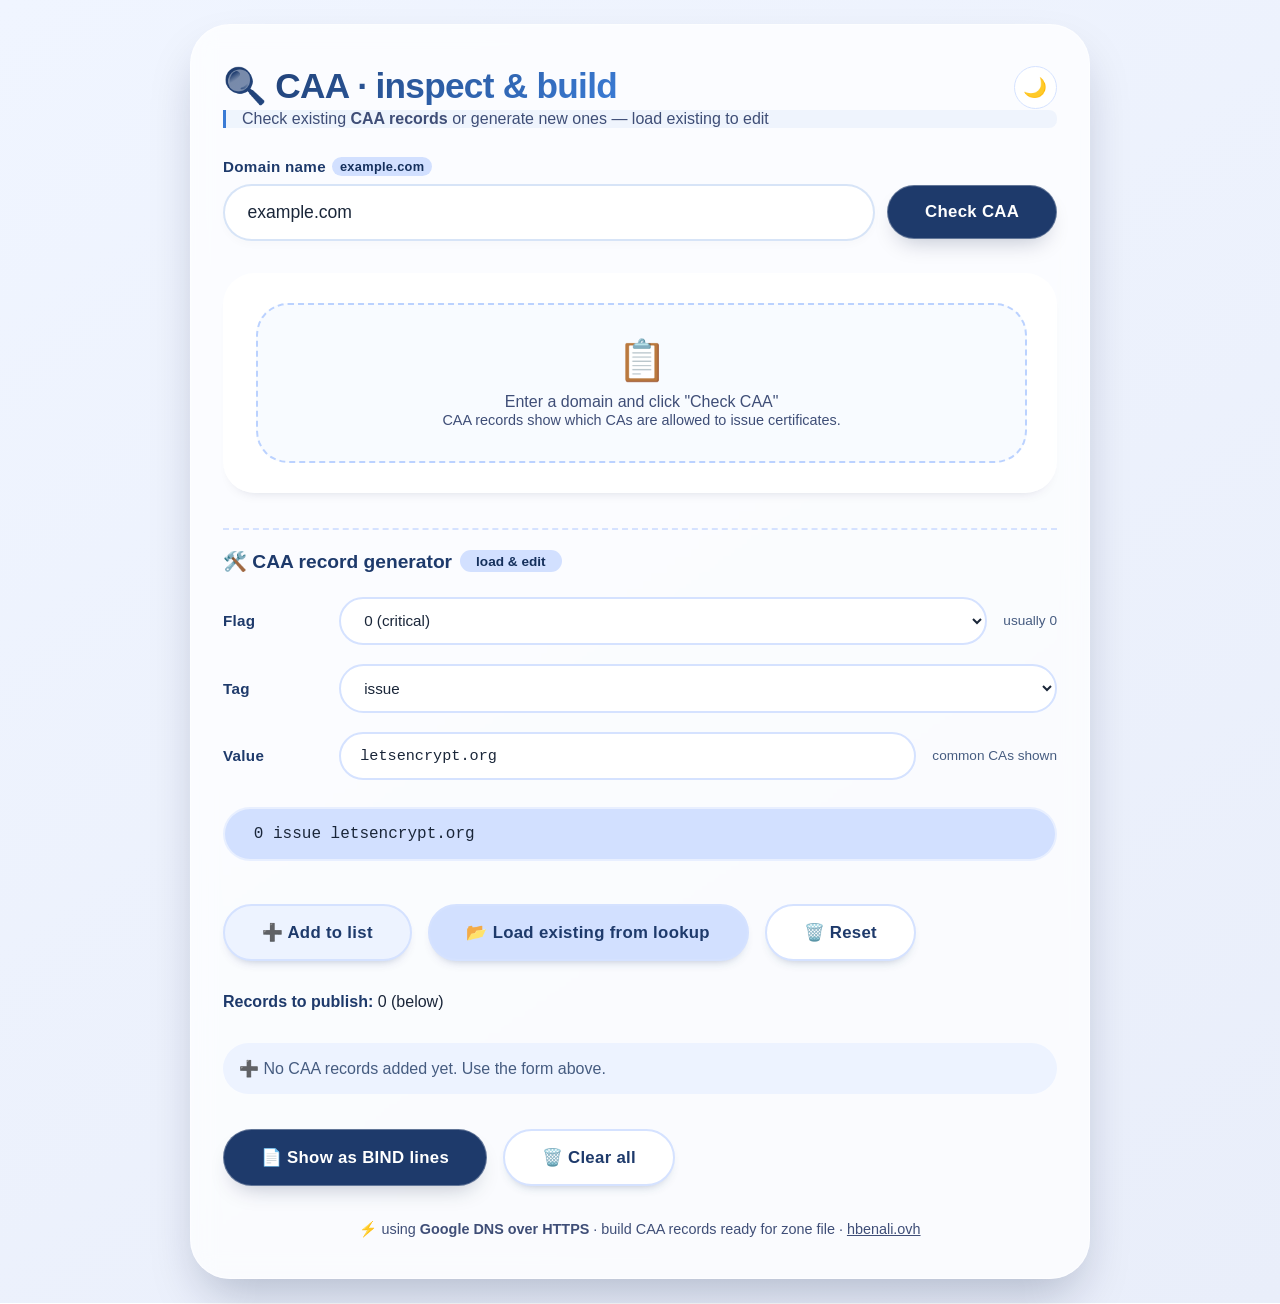
==== commit d6154406: "Add CSP/Referrer-Policy meta tags, fix a text contrast issue" ====
--- a/index.html
+++ b/index.html
@@ -7,6 +7,10 @@
   <meta name="description" content="Free CAA record checker and generator. Instantly inspect any domain's DNS CAA records to see which certificate authorities may issue for it, and build new issue/issuewild/iodef records ready for your zone file.">
   <meta name="robots" content="index, follow">
   <link rel="canonical" href="https://caa.hbenali.ovh/">
+
+  <!-- Security (static hosting: no custom HTTP headers, so CSP/referrer are set here; X-Frame-Options/X-Content-Type-Options need a real header and aren't achievable via meta) -->
+  <meta http-equiv="Content-Security-Policy" content="default-src 'self'; script-src 'self' 'unsafe-inline'; style-src 'self' 'unsafe-inline'; font-src 'self'; img-src 'self' data:; connect-src 'self' https://dns.google; object-src 'none'; base-uri 'self'; form-action 'self'">
+  <meta name="referrer" content="strict-origin-when-cross-origin">
 
   <!-- Open Graph -->
   <meta property="og:type" content="website">
@@ -79,12 +83,14 @@
       --bg-2: #e9eefa;
       --text: #1a2639;
       --text-muted: #3f4e77;
-      --text-soft: #5b729c;
+      --text-soft: #465c80;
       --card-bg: rgba(255, 255, 255, 0.75);
       --card-border: rgba(255, 255, 255, 0.5);
       --accent: #3a7bd5;
       --accent-dark: #1e3a6b;
       --accent-darker: #143157;
+      --accent-solid: #1e3a6b;
+      --accent-solid-hover: #143157;
       --input-bg: #ffffff;
       --input-border: rgba(58, 123, 213, 0.2);
       --select-border: #d5e2ff;
@@ -115,6 +121,8 @@
         --accent: #3498db;
         --accent-dark: #5dade2;
         --accent-darker: #6cc0f0;
+        --accent-solid: #1f5f95;
+        --accent-solid-hover: #17456e;
         --input-bg: #131f30;
         --input-border: rgba(52, 152, 219, 0.25);
         --select-border: #2d4257;
@@ -145,6 +153,8 @@
       --accent: #3498db;
       --accent-dark: #5dade2;
       --accent-darker: #6cc0f0;
+      --accent-solid: #1f5f95;
+      --accent-solid-hover: #17456e;
       --input-bg: #131f30;
       --input-border: rgba(52, 152, 219, 0.25);
       --select-border: #2d4257;
@@ -323,7 +333,7 @@
     }
 
     button {
-      background: var(--accent-dark);
+      background: var(--accent-solid);
       border: none;
       padding: 1rem 2.3rem;
       border-radius: 60px;
@@ -343,7 +353,7 @@
     }
 
     button:hover {
-      background: var(--accent-darker);
+      background: var(--accent-solid-hover);
       transform: scale(1.02);
       box-shadow: 0 18px 28px -10px var(--shadow-color);
     }
@@ -695,6 +705,7 @@
     Check existing <strong>CAA records</strong> or generate new ones — load existing to edit
   </div>
 
+  <main>
   <h2 class="sr-only">Check a domain's CAA records</h2>
 
   <!-- main input group -->
@@ -780,12 +791,13 @@
         <!-- dynamic list items will appear here -->
       </ul>
       <div style="display:flex; gap:1rem; flex-wrap:wrap; margin-top:1rem;">
-        <button id="generateBindText" style="background: var(--accent-dark);">📄 Show as BIND lines</button>
+        <button id="generateBindText" style="background: var(--accent-solid);">📄 Show as BIND lines</button>
         <button id="clearAllRecords" class="secondary-btn">🗑️ Clear all</button>
       </div>
       <div id="bindOutput" style="background: var(--chip-bg2); color: var(--text); border-radius:30px; padding:1rem 1.5rem; font-family: monospace; white-space:pre-wrap; margin-top:1rem; border:2px solid var(--card-border); display:none;" aria-live="polite"></div>
     </div>
   </div>
+  </main>
 
   <footer>
     ⚡ using <strong>Google DNS over HTTPS</strong> · build CAA records ready for zone file · <a href="https://hbenali.ovh" target="_blank" rel="noopener noreferrer">hbenali.ovh</a>
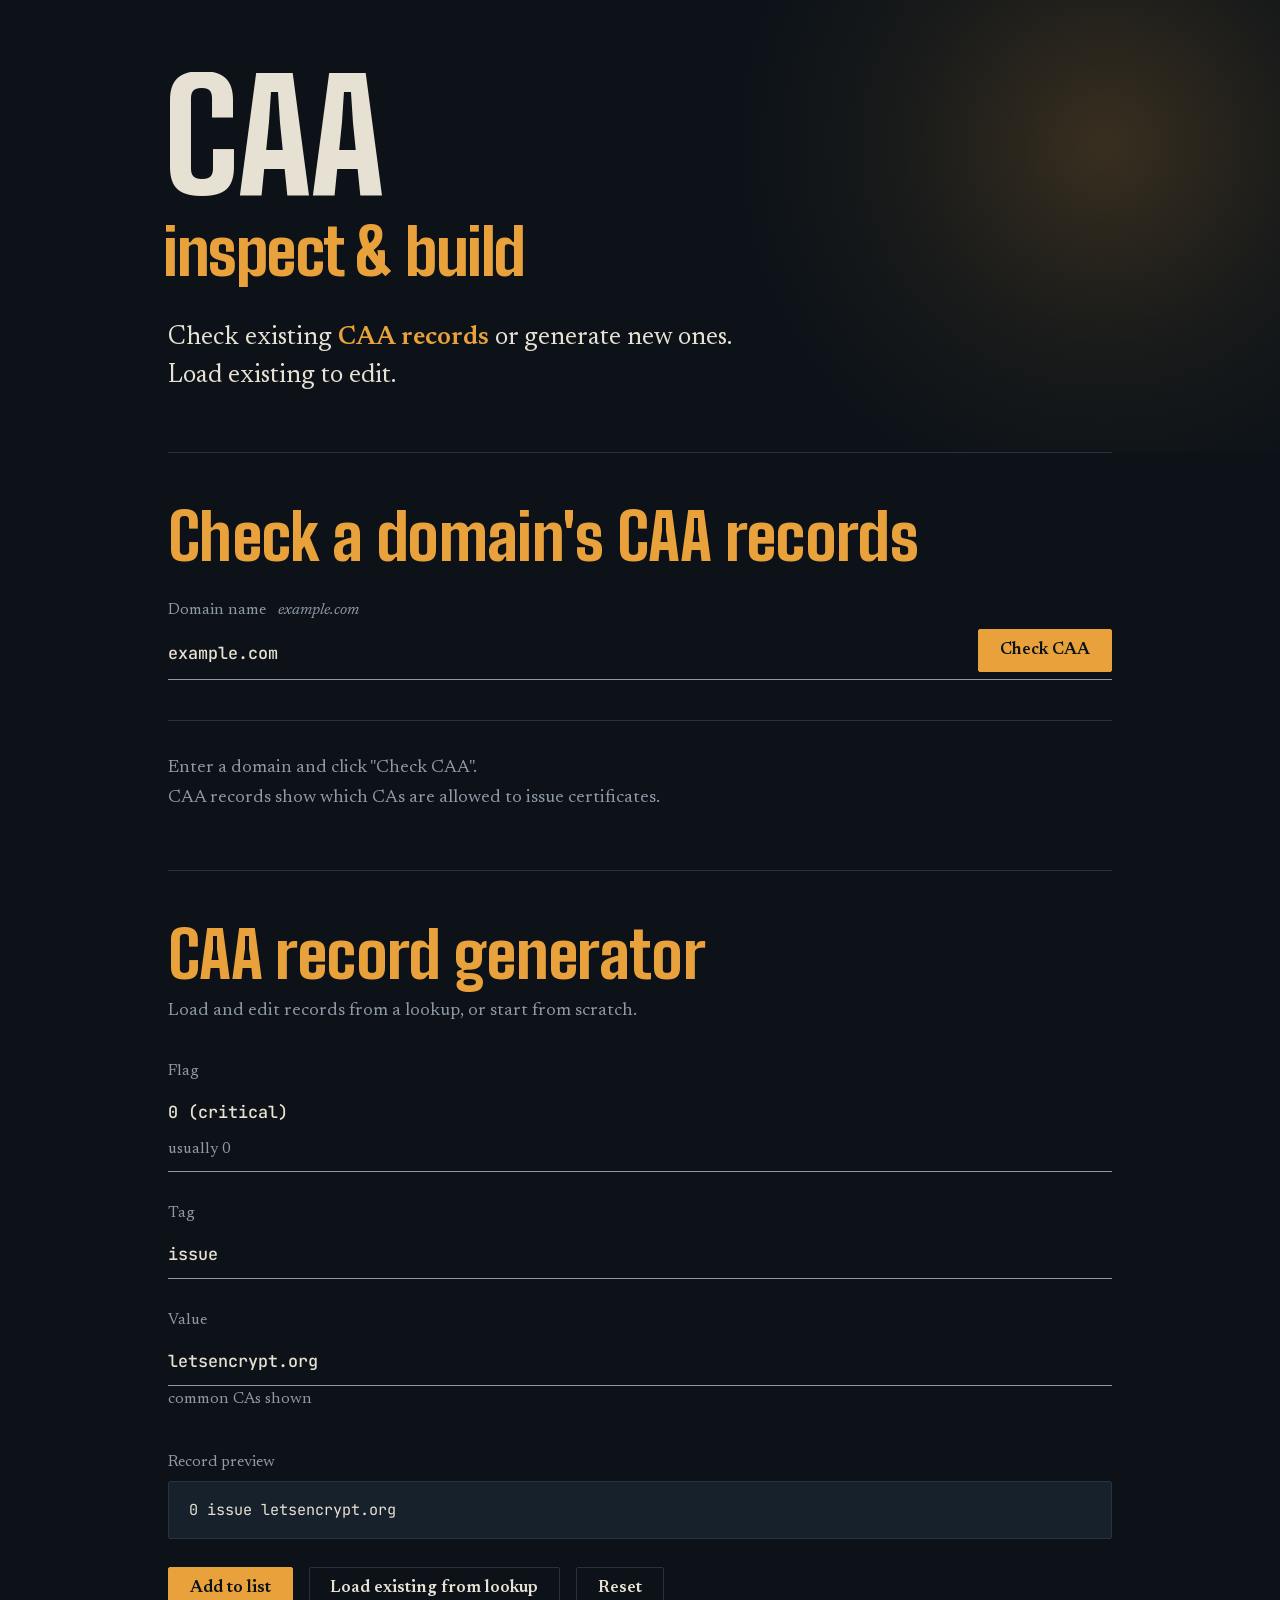
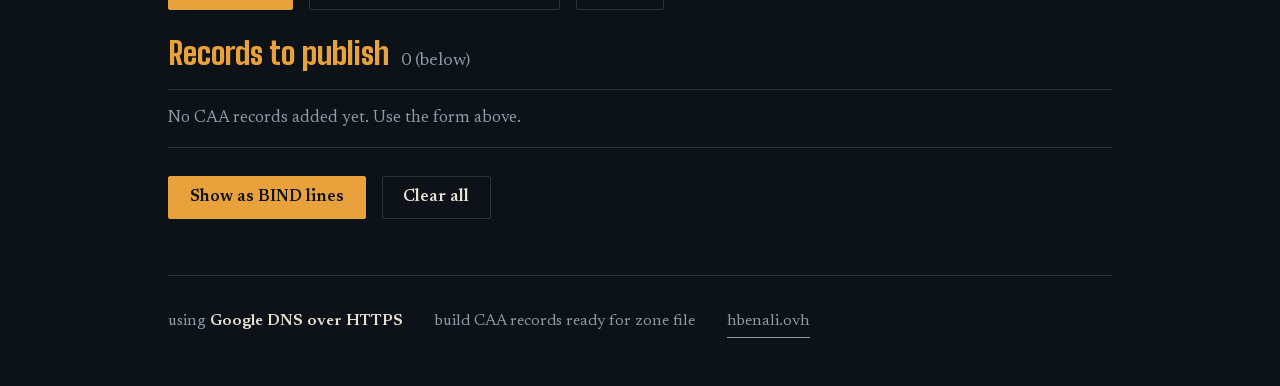
==== commit f4fe8a8d: "feat: restyle in the dark editorial design system Align the tool with the sibling sites: self-hosted" ====
--- a/index.html
+++ b/index.html
@@ -32,7 +32,12 @@
   <link rel="icon" type="image/svg+xml" href="/favicon.svg">
   <link rel="alternate icon" href="/favicon.ico">
   <link rel="apple-touch-icon" href="/apple-touch-icon.png">
-  <meta name="theme-color" content="#1e3a6b">
+  <meta name="theme-color" content="#0c1218">
+  <link rel="manifest" href="/manifest.json">
+  <meta name="mobile-web-app-capable" content="yes">
+  <meta name="apple-mobile-web-app-capable" content="yes">
+  <meta name="apple-mobile-web-app-status-bar-style" content="black-translucent">
+  <meta name="apple-mobile-web-app-title" content="CAA Checker">
 
   <!-- dns.google is only hit on-demand after a lookup -->
   <link rel="dns-prefetch" href="https://dns.google">
@@ -70,679 +75,61 @@
   }
   </script>
 
-  <!-- modern clean CSS, system fonts, glassmorphism touch -->
-  <style>
-    * {
-      margin: 0;
-      padding: 0;
-      box-sizing: border-box;
-    }
-
-    :root {
-      --bg-1: #f0f5ff;
-      --bg-2: #e9eefa;
-      --text: #1a2639;
-      --text-muted: #3f4e77;
-      --text-soft: #465c80;
-      --card-bg: rgba(255, 255, 255, 0.75);
-      --card-border: rgba(255, 255, 255, 0.5);
-      --accent: #3a7bd5;
-      --accent-dark: #1e3a6b;
-      --accent-darker: #143157;
-      --accent-solid: #1e3a6b;
-      --accent-solid-hover: #143157;
-      --input-bg: #ffffff;
-      --input-border: rgba(58, 123, 213, 0.2);
-      --select-border: #d5e2ff;
-      --placeholder: #9babc7;
-      --chip-bg: #d2e0ff;
-      --chip-bg2: #edf3ff;
-      --chip-text: #15305c;
-      --result-bg: rgba(255, 255, 255, 0.6);
-      --empty-bg: #f8fbff;
-      --empty-border: #bbd2ff;
-      --invalid-bg: #ffeae9;
-      --invalid-text: #a13030;
-      --invalid-border: #d14545;
-      --shadow-color: rgba(0, 20, 60, 0.25);
-      --shadow-soft: rgba(30, 58, 107, 0.19);
-      --record-border: #5d8bda;
-    }
-
-    @media (prefers-color-scheme: dark) {
-      :root:not([data-theme="light"]) {
-        --bg-1: #0f172a;
-        --bg-2: #1c2c40;
-        --text: #e6edf5;
-        --text-muted: #93aec4;
-        --text-soft: #7c96ad;
-        --card-bg: rgba(20, 30, 46, 0.78);
-        --card-border: rgba(255, 255, 255, 0.08);
-        --accent: #3498db;
-        --accent-dark: #5dade2;
-        --accent-darker: #6cc0f0;
-        --accent-solid: #1f5f95;
-        --accent-solid-hover: #17456e;
-        --input-bg: #131f30;
-        --input-border: rgba(52, 152, 219, 0.25);
-        --select-border: #2d4257;
-        --placeholder: #4a6478;
-        --chip-bg: #1b2f45;
-        --chip-bg2: #16283b;
-        --chip-text: #bcdcf7;
-        --result-bg: rgba(19, 31, 48, 0.6);
-        --empty-bg: #131f30;
-        --empty-border: #2d4257;
-        --invalid-bg: #3a1414;
-        --invalid-text: #ff8a8a;
-        --invalid-border: #b5453a;
-        --shadow-color: rgba(0, 0, 0, 0.45);
-        --shadow-soft: rgba(0, 0, 0, 0.35);
-        --record-border: #5dade2;
-      }
-    }
-
-    :root[data-theme="dark"] {
-      --bg-1: #0f172a;
-      --bg-2: #1c2c40;
-      --text: #e6edf5;
-      --text-muted: #93aec4;
-      --text-soft: #7c96ad;
-      --card-bg: rgba(20, 30, 46, 0.78);
-      --card-border: rgba(255, 255, 255, 0.08);
-      --accent: #3498db;
-      --accent-dark: #5dade2;
-      --accent-darker: #6cc0f0;
-      --accent-solid: #1f5f95;
-      --accent-solid-hover: #17456e;
-      --input-bg: #131f30;
-      --input-border: rgba(52, 152, 219, 0.25);
-      --select-border: #2d4257;
-      --placeholder: #4a6478;
-      --chip-bg: #1b2f45;
-      --chip-bg2: #16283b;
-      --chip-text: #bcdcf7;
-      --result-bg: rgba(19, 31, 48, 0.6);
-      --empty-bg: #131f30;
-      --empty-border: #2d4257;
-      --invalid-bg: #3a1414;
-      --invalid-text: #ff8a8a;
-      --invalid-border: #b5453a;
-      --shadow-color: rgba(0, 0, 0, 0.45);
-      --shadow-soft: rgba(0, 0, 0, 0.35);
-      --record-border: #5dade2;
-    }
-
-    body {
-      background: linear-gradient(145deg, var(--bg-1) 0%, var(--bg-2) 100%);
-      font-family: 'Inter', -apple-system, BlinkMacSystemFont, 'Segoe UI', Roboto, Helvetica, Arial, sans-serif;
-      min-height: 100vh;
-      display: flex;
-      align-items: center;
-      justify-content: center;
-      padding: 1.5rem;
-      color: var(--text);
-      transition: background 0.3s, color 0.3s;
-    }
-
-    .sr-only {
-      position: absolute;
-      width: 1px;
-      height: 1px;
-      padding: 0;
-      margin: -1px;
-      overflow: hidden;
-      clip: rect(0, 0, 0, 0);
-      white-space: nowrap;
-      border: 0;
-    }
-
-    .glass-card {
-      background: var(--card-bg);
-      backdrop-filter: blur(12px);
-      -webkit-backdrop-filter: blur(12px);
-      border-radius: 2.5rem;
-      box-shadow: 0 25px 50px -12px var(--shadow-color), inset 0 1px 2px rgba(255, 255, 255, 0.1);
-      width: 100%;
-      max-width: 900px;
-      padding: 2.5rem 2rem;
-      border: 1px solid var(--card-border);
-      transition: box-shadow 0.2s, background 0.3s, border 0.3s;
-    }
-
-    .top-bar {
-      display: flex;
-      align-items: center;
-      justify-content: space-between;
-      gap: 1rem;
-      flex-wrap: wrap;
-    }
-
-    h1 {
-      font-size: 2.2rem;
-      font-weight: 600;
-      letter-spacing: -0.02em;
-      background: linear-gradient(135deg, var(--accent-dark), var(--accent));
-      -webkit-background-clip: text;
-      background-clip: text;
-      color: transparent;
-      margin-bottom: 0.2rem;
-      display: flex;
-      align-items: center;
-      gap: 0.4rem;
-    }
-
-    .theme-toggle {
-      background: var(--input-bg);
-      border: 1px solid var(--select-border);
-      width: 2.7rem;
-      height: 2.7rem;
-      min-width: 2.7rem;
-      border-radius: 50%;
-      font-size: 1.2rem;
-      padding: 0;
-      display: flex;
-      align-items: center;
-      justify-content: center;
-      cursor: pointer;
-      box-shadow: none;
-      color: var(--text);
-    }
-
-    .theme-toggle:hover {
-      background: var(--input-bg);
-      transform: scale(1.08);
-      box-shadow: 0 8px 16px -8px var(--shadow-color);
-    }
-
-    .subhead {
-      font-size: 1rem;
-      font-weight: 400;
-      color: var(--text-muted);
-      margin-bottom: 1.8rem;
-      border-left: 3px solid var(--accent);
-      padding-left: 1rem;
-      background: rgba(58, 123, 213, 0.06);
-      border-radius: 0 8px 8px 0;
-    }
-
-    .subhead code {
-      background: rgba(30, 47, 94, 0.08);
-      padding: 0.2rem 0.5rem;
-      border-radius: 30px;
-      font-weight: 500;
-      color: var(--accent-dark);
-    }
-
-    .input-group {
-      display: flex;
-      flex-direction: column;
-      gap: 0.5rem;
-      margin-bottom: 2rem;
-    }
-
-    label {
-      font-weight: 550;
-      font-size: 0.95rem;
-      letter-spacing: 0.02em;
-      color: var(--accent-dark);
-      display: flex;
-      align-items: center;
-      gap: 6px;
-    }
-
-    label i {
-      font-style: normal;
-      background: var(--chip-bg);
-      padding: 2px 8px;
-      border-radius: 30px;
-      font-size: 0.8rem;
-      color: var(--chip-text);
-    }
-
-    .domain-input-wrapper {
-      display: flex;
-      flex-wrap: wrap;
-      gap: 0.75rem;
-      align-items: center;
-    }
-
-    #domainInput {
-      flex: 1 1 260px;
-      padding: 1rem 1.4rem;
-      font-size: 1.1rem;
-      background: var(--input-bg);
-      border: 2px solid var(--input-border);
-      border-radius: 60px;
-      outline: none;
-      font-weight: 450;
-      color: var(--text);
-      transition: 0.15s;
-      box-shadow: 0 4px 8px rgba(0, 0, 0, 0.02);
-    }
-
-    #domainInput:focus {
-      border-color: var(--accent);
-      box-shadow: 0 8px 18px -8px rgba(58, 123, 213, 0.3);
-    }
-
-    #domainInput::placeholder {
-      color: var(--placeholder);
-      font-weight: 350;
-      font-size: 1rem;
-    }
-
-    button {
-      background: var(--accent-solid);
-      border: none;
-      padding: 1rem 2.3rem;
-      border-radius: 60px;
-      font-weight: 600;
-      font-size: 1.05rem;
-      color: white;
-      cursor: pointer;
-      display: inline-flex;
-      align-items: center;
-      justify-content: center;
-      gap: 8px;
-      box-shadow: 0 12px 22px -10px var(--shadow-color);
-      transition: all 0.2s;
-      border: 1px solid rgba(255, 255, 255, 0.3);
-      letter-spacing: 0.3px;
-      white-space: nowrap;
-    }
-
-    button:hover {
-      background: var(--accent-solid-hover);
-      transform: scale(1.02);
-      box-shadow: 0 18px 28px -10px var(--shadow-color);
-    }
-
-    button:active {
-      transform: scale(0.98);
-    }
-
-    button:disabled {
-      opacity: 0.5;
-      pointer-events: none;
-      filter: grayscale(0.3);
-    }
-
-    .loader {
-      display: inline-block;
-      width: 1.1rem;
-      height: 1.1rem;
-      border: 2px solid rgba(255,255,255,0.3);
-      border-top: 2px solid white;
-      border-radius: 50%;
-      animation: spin 0.8s linear infinite;
-      margin-right: 6px;
-    }
-
-    @keyframes spin { 0% { transform: rotate(0deg); } 100% { transform: rotate(360deg); } }
-
-    .result-area {
-      background: var(--result-bg);
-      backdrop-filter: blur(4px);
-      border-radius: 2rem;
-      padding: 1.8rem 1.8rem 1.8rem 2rem;
-      border: 1px solid var(--card-border);
-      margin-top: 1rem;
-      box-shadow: inset 0 2px 4px rgba(255,255,255,0.1), 0 8px 14px -12px var(--shadow-color);
-    }
-
-    .result-header {
-      display: flex;
-      align-items: center;
-      gap: 12px;
-      margin-bottom: 1.5rem;
-      flex-wrap: wrap;
-    }
-
-    .result-header h2 {
-      font-size: 1.3rem;
-      font-weight: 550;
-      color: var(--accent-dark);
-    }
-
-    .badge-domain {
-      background: var(--chip-bg);
-      border-radius: 40px;
-      padding: 0.3rem 1rem;
-      font-family: 'SF Mono', 'Fira Code', monospace;
-      font-weight: 550;
-      font-size: 1rem;
-      color: var(--chip-text);
-      word-break: break-all;
-      border: 1px solid var(--card-border);
-    }
-
-    .record-list {
-      list-style: none;
-      margin: 1.2rem 0 0.8rem 0;
-    }
-
-    .record-item {
-      background: var(--input-bg);
-      border-radius: 50px;
-      padding: 0.9rem 1.5rem;
-      margin-bottom: 10px;
-      font-family: 'SF Mono', 'Fira Code', Menlo, monospace;
-      font-size: 1rem;
-      box-shadow: 0 4px 10px -6px var(--shadow-soft);
-      border-left: 6px solid var(--accent);
-      word-break: break-word;
-      display: flex;
-      flex-wrap: wrap;
-      align-items: baseline;
-      gap: 0.6rem;
-      transition: 0.1s;
-    }
-
-    .record-item:hover {
-      border-left-width: 10px;
-      padding-left: 1.3rem;
-    }
-
-    .flag-tag {
-      background: var(--chip-bg2);
-      color: var(--chip-text);
-      padding: 0.2rem 1rem 0.2rem 0.8rem;
-      border-radius: 40px;
-      font-size: 0.85rem;
-      font-weight: 600;
-      display: inline-flex;
-      align-items: center;
-      gap: 0.3rem;
-    }
-
-    .record-value {
-      font-weight: 450;
-      color: var(--text);
-      word-break: break-word;
-      flex: 1;
-    }
-
-    .empty-state {
-      background: var(--empty-bg);
-      padding: 2rem 2rem;
-      border-radius: 2rem;
-      color: var(--text-muted);
-      font-weight: 400;
-      display: flex;
-      flex-direction: column;
-      align-items: center;
-      gap: 0.6rem;
-      border: 2px dashed var(--empty-border);
-      text-align: center;
-    }
-
-    .empty-state span {
-      font-size: 2.5rem;
-    }
-
-    .error-message {
-      background: var(--invalid-bg);
-      border-left: 6px solid var(--invalid-border);
-      padding: 1.3rem 1.8rem;
-      border-radius: 40px;
-      color: var(--invalid-text);
-      font-weight: 480;
-      display: flex;
-      gap: 12px;
-      align-items: center;
-      box-shadow: 0 6px 12px -6px rgba(209, 69, 69, 0.19);
-    }
-
-    /* generator section */
-    .generator-section {
-      margin-top: 2.2rem;
-      padding-top: 1.2rem;
-      border-top: 2px dashed var(--select-border);
-    }
-
-    .section-title {
-      font-weight: 600;
-      font-size: 1.2rem;
-      color: var(--accent-dark);
-      margin-bottom: 1.5rem;
-      display: flex;
-      align-items: center;
-      gap: 8px;
-    }
-
-    .generator-grid {
-      display: flex;
-      flex-direction: column;
-      gap: 1.2rem;
-    }
-
-    .gen-row {
-      display: flex;
-      flex-wrap: wrap;
-      align-items: center;
-      gap: 1rem;
-    }
-
-    .gen-label {
-      min-width: 100px;
-      font-weight: 550;
-      color: var(--accent-dark);
-    }
-
-    select, .gen-input {
-      background: var(--input-bg);
-      border: 2px solid var(--select-border);
-      padding: 0.8rem 1.2rem;
-      border-radius: 40px;
-      font-size: 0.95rem;
-      color: var(--text);
-      outline: none;
-      flex: 1 1 200px;
-    }
-
-    select:focus, .gen-input:focus {
-      border-color: var(--accent);
-    }
-
-    .gen-input {
-      font-family: 'SF Mono', monospace;
-    }
-
-    /* combobox/datalist */
-    .value-input-wrapper {
-      position: relative;
-      flex: 1 1 200px;
-    }
-
-    .value-input-wrapper input {
-      width: 100%;
-      padding: 0.8rem 1.2rem;
-      border: 2px solid var(--select-border);
-      border-radius: 40px;
-      font-size: 0.95rem;
-      font-family: 'SF Mono', monospace;
-      background: var(--input-bg);
-      color: var(--text);
-    }
-
-    .value-input-wrapper input:focus {
-      border-color: var(--accent);
-      outline: none;
-    }
-
-    .suggestions-dropdown {
-      position: absolute;
-      top: 100%;
-      left: 0;
-      right: 0;
-      background: var(--input-bg);
-      border: 2px solid var(--select-border);
-      border-top: none;
-      border-radius: 0 0 20px 20px;
-      max-height: 200px;
-      overflow-y: auto;
-      z-index: 1000;
-      display: none;
-      box-shadow: 0 10px 20px -10px rgba(0,0,0,0.2);
-    }
-
-    .suggestions-dropdown div {
-      padding: 0.8rem 1.2rem;
-      cursor: pointer;
-      font-family: 'SF Mono', monospace;
-      font-size: 0.9rem;
-      color: var(--text);
-      border-bottom: 1px solid var(--chip-bg2);
-    }
-
-    .suggestions-dropdown div:hover,
-    .suggestions-dropdown div.active {
-      background: var(--chip-bg2);
-    }
-
-    .suggestions-dropdown div:last-child {
-      border-bottom: none;
-    }
-
-    .tag-hint {
-      font-size: 0.85rem;
-      color: var(--text-soft);
-    }
-
-    .field-error {
-      font-size: 0.85rem;
-      color: var(--invalid-text);
-      display: none;
-    }
-
-    .field-error.visible {
-      display: block;
-    }
-
-    .generated-record-box {
-      background: var(--chip-bg);
-      border-radius: 40px;
-      padding: 1rem 1.8rem;
-      font-family: 'SF Mono', monospace;
-      font-size: 1rem;
-      color: var(--text);
-      word-break: break-all;
-      border: 2px solid var(--card-border);
-      margin: 0.5rem 0 1rem;
-    }
-
-    .action-buttons {
-      display: flex;
-      gap: 1rem;
-      flex-wrap: wrap;
-      margin-top: 0.5rem;
-    }
-
-    .secondary-btn {
-      background: var(--input-bg);
-      color: var(--accent-dark);
-      border: 2px solid var(--select-border);
-      box-shadow: 0 6px 12px -8px rgba(30, 58, 107, 0.44);
-    }
-
-    .secondary-btn:hover {
-      background: var(--chip-bg2);
-      border-color: var(--accent);
-    }
-
-    .note {
-      margin-top: 2rem;
-      font-size: 0.85rem;
-      color: var(--text-muted);
-      display: flex;
-      justify-content: center;
-      gap: 2rem;
-      flex-wrap: wrap;
-      border-top: 1px solid var(--select-border);
-      padding-top: 1.5rem;
-    }
-
-    .note a {
-      color: var(--accent-dark);
-      font-weight: 550;
-      text-decoration: none;
-      border-bottom: 1px dotted;
-    }
-
-    .note a:hover { border-bottom: 2px solid; }
-
-    footer {
-      margin-top: 2.2rem;
-      text-align: center;
-      font-size: 0.9rem;
-      color: var(--text-muted);
-    }
-
-    footer a {
-      color: var(--text-muted);
-      text-decoration: underline;
-    }
-
-    footer a:hover {
-      color: var(--accent-dark);
-    }
-
-    @media (max-width: 480px) {
-      .glass-card { padding: 2rem 1.3rem; border-radius: 1.6rem; }
-    }
-  </style>
+
+  <link rel="preload" href="/fonts/big-shoulders-latin-wght.woff2" as="font" type="font/woff2" crossorigin>
+  <link rel="preload" href="/fonts/newsreader-latin-wght.woff2" as="font" type="font/woff2" crossorigin>
+  <link rel="stylesheet" href="/site.css">
 </head>
+
 <body>
-<div class="glass-card">
-  <div class="top-bar">
-    <h1>
-      <span>🔍 CAA · inspect & build</span>
+<a class="skip" href="#domainInput">Skip to the tool</a>
+<header class="hero">
+  <div class="wrap">
+    <h1 class="display">
+      <span class="line"><span>CAA</span></span>
+      <span class="line"><span>inspect &amp; build</span></span>
     </h1>
-    <button class="theme-toggle" id="themeToggle" type="button" aria-label="Toggle dark mode" title="Toggle dark mode">🌙</button>
+    <p class="lead">Check existing <strong>CAA records</strong> or generate new ones. Load existing to edit.</p>
   </div>
-  <div class="subhead">
-    Check existing <strong>CAA records</strong> or generate new ones — load existing to edit
-  </div>
-
-  <main>
-  <h2 class="sr-only">Check a domain's CAA records</h2>
-
-  <!-- main input group -->
-  <div class="input-group">
-    <label for="domainInput">
-      <span>Domain name</span>
-      <i>example.com</i>
-    </label>
-    <div class="domain-input-wrapper">
-      <input type="text" id="domainInput" placeholder="e.g. example.com" value="example.com" spellcheck="false" autocomplete="off">
-      <button id="checkBtn">
-        <span id="btnText">Check CAA</span>
-        <span id="btnLoader" style="display: none;"></span>
-      </button>
+</header>
+
+<main>
+  <section class="block wrap" aria-labelledby="lookupTitle">
+    <h2 class="block-title" id="lookupTitle">Check a domain's CAA records</h2>
+
+    <!-- main input group -->
+    <div class="field input-group">
+      <label for="domainInput">
+        <span>Domain name</span>
+        <i>example.com</i>
+      </label>
+      <div class="field-row domain-input-wrapper">
+        <input type="text" id="domainInput" placeholder="e.g. example.com" value="example.com" spellcheck="false" autocomplete="off">
+        <button class="btn" id="checkBtn">
+          <span id="btnText">Check CAA</span>
+          <span id="btnLoader" style="display: none;"></span>
+        </button>
+      </div>
     </div>
-  </div>
-
-  <!-- dynamic result card (lookup) -->
-  <div class="result-area" id="resultContainer" aria-live="polite">
-    <!-- default info / placeholder (will be replaced by JS) -->
-    <div class="empty-state" id="placeholderState">
-      <span>📋</span>
-      <div>Enter a domain and click "Check CAA"<br> <span style="font-size:0.9rem;">CAA records show which CAs are allowed to issue certificates.</span></div>
+
+    <!-- dynamic result card (lookup) -->
+    <div class="result-area" id="resultContainer" aria-live="polite">
+      <!-- default info / placeholder (will be replaced by JS) -->
+      <div class="state empty empty-state" id="placeholderState">
+        <p>Enter a domain and click "Check CAA".<br>CAA records show which CAs are allowed to issue certificates.</p>
+      </div>
+
+      <!-- these sections are dynamically filled/ toggled by javascript -->
+      <div id="recordsContainer" style="display: none;"></div>
+      <div id="errorContainer" style="display: none;"></div>
     </div>
-
-    <!-- these sections are dynamically filled/ toggled by javascript -->
-    <div id="recordsContainer" style="display: none;"></div>
-    <div id="errorContainer" style="display: none;"></div>
-  </div>
+  </section>
 
   <!-- CAA GENERATOR SECTION (with load existing) -->
-  <div class="generator-section">
-    <h2 class="section-title">
-      <span>🛠️ CAA record generator</span>
-      <span style="font-size:0.85rem; background: var(--chip-bg); color: var(--chip-text); padding:0.2rem 1rem; border-radius:30px;">load & edit</span>
-    </h2>
-    <div class="generator-grid">
+  <section class="block wrap generator-section" aria-labelledby="genTitle">
+    <h2 class="block-title" id="genTitle">CAA record generator</h2>
+    <p class="block-note">Load and edit records from a lookup, or start from scratch.</p>
+    <div class="gen-grid">
       <!-- flag + tag + value -->
       <div class="gen-row">
         <label class="gen-label" for="genFlag">Flag</label>
@@ -751,7 +138,7 @@
           <option value="128">128 (non-critical)</option>
           <option value="255">255 (reserved)</option>
         </select>
-        <span class="tag-hint">usually 0</span>
+        <span class="hint">usually 0</span>
       </div>
       <div class="gen-row">
         <label class="gen-label" for="genTag">Tag</label>
@@ -761,46 +148,54 @@
           <option value="iodef">iodef</option>
         </select>
       </div>
-      <div class="gen-row">
+      <div class="gen-row v">
         <label class="gen-label" for="genValue">Value</label>
         <div class="value-input-wrapper">
           <input type="text" id="genValue" placeholder="Type or select a CA..." value="letsencrypt.org" autocomplete="off" role="combobox" aria-expanded="false" aria-controls="suggestions" aria-autocomplete="list">
           <div id="suggestions" class="suggestions-dropdown" role="listbox" aria-label="Common certificate authorities"></div>
         </div>
-        <span class="tag-hint">common CAs shown</span>
+        <span class="hint">common CAs shown</span>
       </div>
       <div class="field-error" id="genValueError" role="alert">Please enter a value (e.g., ca.example.com)</div>
 
-      <div class="generated-record-box" id="generatedPreview">
-        0 issue "letsencrypt.org"
-      </div>
-
-      <div class="action-buttons">
-        <button id="addRecordBtn" class="secondary-btn" style="background: var(--chip-bg2); color: var(--accent-dark);">➕ Add to list</button>
-        <button id="loadExistingBtn" class="secondary-btn" style="background: var(--chip-bg);">📂 Load existing from lookup</button>
-        <button id="clearGenBtn" class="secondary-btn">🗑️ Reset</button>
+      <div>
+        <div class="preview-label">Record preview</div>
+        <div class="preview generated-record-box" id="generatedPreview">
+          0 issue "letsencrypt.org"
+        </div>
+      </div>
+
+      <div class="actions action-buttons">
+        <button id="addRecordBtn" class="btn">Add to list</button>
+        <button id="loadExistingBtn" class="btn quiet">Load existing from lookup</button>
+        <button id="clearGenBtn" class="btn quiet">Reset</button>
       </div>
       <div class="field-error" id="loadExistingHint" role="status">No existing records loaded yet — run a lookup above first.</div>
 
       <!-- accumulated records for generation -->
-      <div style="margin-top: 0.8rem;">
-        <span style="font-weight:550; color: var(--accent-dark);">Records to publish: </span>
-        <span id="recordCount">0</span> (below)
-      </div>
-      <ul id="generatedList" style="list-style:none; margin-top:0.8rem;">
-        <!-- dynamic list items will appear here -->
-      </ul>
-      <div style="display:flex; gap:1rem; flex-wrap:wrap; margin-top:1rem;">
-        <button id="generateBindText" style="background: var(--accent-solid);">📄 Show as BIND lines</button>
-        <button id="clearAllRecords" class="secondary-btn">🗑️ Clear all</button>
-      </div>
-      <div id="bindOutput" style="background: var(--chip-bg2); color: var(--text); border-radius:30px; padding:1rem 1.5rem; font-family: monospace; white-space:pre-wrap; margin-top:1rem; border:2px solid var(--card-border); display:none;" aria-live="polite"></div>
+      <div>
+        <div class="pub-head">
+          <h3>Records to publish</h3>
+          <span><span id="recordCount">0</span> (below)</span>
+        </div>
+        <ul id="generatedList" class="gen-list">
+          <!-- dynamic list items will appear here -->
+        </ul>
+      </div>
+      <div class="actions">
+        <button id="generateBindText" class="btn">Show as BIND lines</button>
+        <button id="clearAllRecords" class="btn quiet">Clear all</button>
+      </div>
+      <div id="bindOutput" class="preview bind-output" aria-live="polite"></div>
     </div>
-  </div>
-  </main>
-
+  </section>
+</main>
+
+<div class="foot">
   <footer>
-    ⚡ using <strong>Google DNS over HTTPS</strong> · build CAA records ready for zone file · <a href="https://hbenali.ovh" target="_blank" rel="noopener noreferrer">hbenali.ovh</a>
+    <span>using <strong>Google DNS over HTTPS</strong></span>
+    <span>build CAA records ready for zone file</span>
+    <a href="https://hbenali.ovh" target="_blank" rel="noopener noreferrer">hbenali.ovh</a>
   </footer>
 </div>
 
@@ -832,41 +227,6 @@
     const generateBindText = document.getElementById('generateBindText');
     const clearAllRecords = document.getElementById('clearAllRecords');
     const bindOutput = document.getElementById('bindOutput');
-
-    // Theme
-    const themeToggle = document.getElementById('themeToggle');
-    const THEME_KEY = 'caaCheckerTheme';
-
-    function getStoredTheme() {
-      try { return localStorage.getItem(THEME_KEY); } catch (e) { return null; }
-    }
-
-    function effectiveTheme() {
-      const stored = getStoredTheme();
-      if (stored === 'light' || stored === 'dark') return stored;
-      return window.matchMedia && window.matchMedia('(prefers-color-scheme: dark)').matches ? 'dark' : 'light';
-    }
-
-    function applyTheme() {
-      const stored = getStoredTheme();
-      if (stored === 'light' || stored === 'dark') {
-        document.documentElement.setAttribute('data-theme', stored);
-      } else {
-        document.documentElement.removeAttribute('data-theme');
-      }
-      if (themeToggle) themeToggle.textContent = effectiveTheme() === 'dark' ? '☀️' : '🌙';
-    }
-
-    if (themeToggle) {
-      themeToggle.addEventListener('click', () => {
-        const next = effectiveTheme() === 'dark' ? 'light' : 'dark';
-        try { localStorage.setItem(THEME_KEY, next); } catch (e) {}
-        applyTheme();
-      });
-    }
-
-    applyTheme();
-
     // Common CAA values for autocomplete
     const commonCAValues = [
       'letsencrypt.org',
@@ -986,16 +346,16 @@
     // render the list of generated records
     function renderGeneratedList() {
       if (generatedRecords.length === 0) {
-        generatedList.innerHTML = '<li style="background: var(--chip-bg2); border-radius:40px; padding:1rem; color: var(--text-soft);">➕ No CAA records added yet. Use the form above.</li>';
+        generatedList.innerHTML = '<li class="none">No CAA records added yet. Use the form above.</li>';
         recordCountSpan.textContent = '0';
         return;
       }
       let html = '';
       generatedRecords.forEach((rec, idx) => {
         const escaped = escapeHtml(rec);
-        html += `<li style="background: var(--input-bg); border-radius:40px; padding:0.8rem 1.5rem; margin-bottom:8px; display:flex; align-items:center; gap:10px; border-left:6px solid var(--record-border);">
-          <span style="flex:1; font-family:monospace; color: var(--text);">${escaped}</span>
-          <button class="remove-record" data-index="${idx}" style="background:transparent; border:none; font-size:1.3rem; cursor:pointer; color: var(--invalid-text); padding:0 6px; box-shadow:none;">&times;</button>
+        html += `<li>
+          <span>${escaped}</span>
+          <button class="remove-record" data-index="${idx}" aria-label="Remove record ${escaped}">&times;</button>
         </li>`;
       });
       generatedList.innerHTML = html;
@@ -1118,10 +478,9 @@
     function renderRecords(domain, records) {
       if (!records || records.length === 0) {
         recordsContainer.innerHTML = `
-          <div class="empty-state" style="background: var(--empty-bg);">
-            <span>🔓</span>
-            <div><strong style="font-size:1.2rem;">No CAA records found</strong></div>
-            <div style="margin-top:0.5rem;">Domain <code>${escapeHtml(domain)}</code> has no CAA policy.<br>Any CA may issue certificates.</div>
+          <div class="state warn">
+            <h2 class="state-title">No CAA records found</h2>
+            <p>Domain <code>${escapeHtml(domain)}</code> has no CAA policy.<br>Any CA may issue certificates.</p>
           </div>
         `;
         return;
@@ -1139,8 +498,8 @@
         if (parts) {
           itemsHtml += `
             <li class="record-item">
-              <span class="flag-tag">⚑ ${flagPart}</span>
-              <span class="flag-tag">🏷 ${tagPart}</span>
+              <span class="flag-tag"><span class="k">flag</span>${flagPart}</span>
+              <span class="flag-tag"><span class="k">tag</span>${tagPart}</span>
               <span class="record-value">${escapeHtml(valuePart)}</span>
             </li>
           `;
@@ -1149,20 +508,20 @@
         }
       }
       recordsContainer.innerHTML = `
-        <div class="result-header">
-          <h2>📌 CAA records for</h2>
+        <div class="state ok">
+          <h2 class="state-title">CAA records for</h2>
           <span class="badge-domain">${escapeHtml(domain)}</span>
         </div>
         <ul class="record-list">${itemsHtml}</ul>
-        <div style="margin-top: 0.8rem; font-size:0.9rem; color: var(--text-muted);">${records.length} record(s) found</div>
+        <div class="count">${records.length} record(s) found</div>
       `;
     }
 
     function renderError(domain, errorMessage) {
       errorContainer.innerHTML = `
-        <div class="error-message">
-          <span style="font-size:2rem;">⚠️</span>
-          <div style="flex:1;"><strong>Error checking ${escapeHtml(domain)}</strong><br>${escapeHtml(errorMessage)}</div>
+        <div class="state fail error-message" role="alert">
+          <h2 class="state-title">Error checking ${escapeHtml(domain)}</h2>
+          <p>${escapeHtml(errorMessage)}</p>
         </div>
       `;
     }
@@ -1223,6 +582,10 @@
     // initial placeholder
     renderGeneratedList(); // empty list
   })();
+
+  if ('serviceWorker' in navigator) {
+    navigator.serviceWorker.register('/sw.js');
+  }
 </script>
 </body>
 </html>
--- a/site.css
+++ b/site.css
@@ -0,0 +1,210 @@
+/* caa.hbenali.ovh: one stylesheet for every page. Dark editorial design system shared with hbenali.ovh.
+   Fonts are self-hosted (see fonts/README.md). */
+
+@font-face { font-family: 'Big Shoulders'; font-style: normal; font-weight: 600 900; font-display: swap; src: url('fonts/big-shoulders-latin-wght.woff2') format('woff2'); }
+@font-face { font-family: 'Newsreader'; font-style: normal; font-weight: 200 800; font-display: swap; src: url('fonts/newsreader-latin-wght.woff2') format('woff2'); }
+@font-face { font-family: 'Newsreader'; font-style: italic; font-weight: 200 800; font-display: swap; src: url('fonts/newsreader-italic-latin-wght.woff2') format('woff2'); }
+@font-face { font-family: 'JetBrains Mono'; font-style: normal; font-weight: 100 800; font-display: swap; src: url('fonts/jetbrains-mono-latin-wght.woff2') format('woff2'); }
+
+:root {
+    --ink: #0c1218;
+    --slate: #17212b;
+    --line: #263341;
+    --bone: #e7e1d3;
+    --mist: #8e9aa6;
+    --sodium: #e9a23b;
+    --verdigris: #5db7a0;
+    --fail: #e5776f;
+
+    --display: 'Big Shoulders', 'Arial Narrow', Impact, sans-serif;
+    --serif: 'Newsreader', Georgia, serif;
+    --mono: 'JetBrains Mono', ui-monospace, monospace;
+
+    --gutter: clamp(1.5rem, 4vw, 2.5rem);
+    color-scheme: dark;
+}
+
+*, *::before, *::after { box-sizing: border-box; margin: 0; padding: 0; }
+
+html { background: var(--ink); }
+
+body {
+    min-height: 100vh;
+    background: var(--ink);
+    color: var(--bone);
+    font-family: var(--serif);
+    font-size: 1.125rem;
+    line-height: 1.7;
+    font-optical-sizing: auto;
+    -webkit-font-smoothing: antialiased;
+    text-rendering: optimizeLegibility;
+}
+
+::selection { background: var(--sodium); color: var(--ink); }
+:focus-visible { outline: 2px solid var(--sodium); outline-offset: 4px; border-radius: 2px; }
+
+a { color: inherit; }
+ul { list-style: none; }
+strong { font-weight: 600; }
+code { font-family: var(--mono); font-size: 0.85em; background: var(--slate); padding: 0.1em 0.4em; border-radius: 2px; overflow-wrap: anywhere; }
+[hidden] { display: none !important; }
+
+.sr-only { position: absolute; width: 1px; height: 1px; overflow: hidden; clip-path: inset(50%); white-space: nowrap; }
+.skip { position: fixed; top: 0.75rem; left: 0.75rem; z-index: 60; background: var(--sodium); color: var(--ink); padding: 0.5rem 1rem; transform: translateY(-300%); }
+.skip:focus { transform: none; }
+
+/* Underline that draws in on hover and focus. */
+.link, footer a, .note a {
+    text-decoration: none;
+    background-image: linear-gradient(currentColor, currentColor);
+    background-repeat: no-repeat;
+    background-size: 100% 1px;
+    background-position: 0 100%;
+    padding-bottom: 2px;
+    transition: background-size 0.35s cubic-bezier(0.22, 1, 0.36, 1), color 0.2s;
+}
+.link:hover, .link:focus-visible, footer a:hover, footer a:focus-visible, .note a:hover, .note a:focus-visible { color: var(--sodium); background-size: 100% 2px; }
+
+.display { font-family: var(--display); font-weight: 800; line-height: 0.86; letter-spacing: -0.01em; }
+
+.wrap { max-width: 64rem; margin: 0 auto; padding-inline: var(--gutter); }
+
+/* Hero */
+.hero { position: relative; isolation: isolate; overflow: hidden; padding-block: 4.5rem 3.5rem; }
+.hero::before {
+    content: ''; position: absolute; z-index: -1; top: -14rem; right: -12rem;
+    width: min(46rem, 140vw); aspect-ratio: 1; border-radius: 50%;
+    background: radial-gradient(closest-side, rgba(233, 162, 59, 0.2), rgba(233, 162, 59, 0.06) 55%, transparent);
+    pointer-events: none;
+}
+.hero h1 { font-size: clamp(4rem, 17vw, 9.5rem); margin-left: -0.03em; }
+.hero h1 .line { display: block; overflow: hidden; padding-bottom: 0.05em; }
+.hero h1 .line > span { display: block; animation: rise 1.1s cubic-bezier(0.16, 1, 0.3, 1) both; }
+.hero h1 .line:nth-child(2) { color: var(--sodium); font-size: 0.42em; line-height: 1; margin-top: 0.15em; }
+.hero h1 .line:nth-child(2) > span { animation-delay: 0.13s; }
+.hero .lead { margin-top: 2rem; max-width: 40ch; font-size: clamp(1.25rem, 2.4vw, 1.6rem); line-height: 1.5; animation: fade 0.9s 0.5s both; }
+.hero .lead strong { color: var(--sodium); font-weight: 600; }
+
+@keyframes rise { from { transform: translateY(108%); } }
+@keyframes fade { from { opacity: 0; transform: translateY(12px); } }
+
+/* Sections */
+.block { position: relative; padding-block: 3.5rem; }
+.block::before { content: ''; position: absolute; top: 0; left: var(--gutter); right: var(--gutter); height: 1px; background: var(--line); }
+.block-title { font-family: var(--display); font-weight: 800; font-size: clamp(2.6rem, 7vw, 4rem); line-height: 0.9; letter-spacing: -0.01em; color: var(--sodium); }
+.block-note { margin-top: 0.75rem; max-width: 52ch; color: var(--mist); }
+
+/* Fields */
+.field { margin-top: 2rem; }
+.field label, .gen-label { display: block; color: var(--mist); font-size: 1rem; margin-bottom: 0.3rem; }
+.field label i { font-style: italic; margin-left: 0.5rem; }
+.field-row { display: flex; align-items: stretch; gap: 1rem; border-bottom: 1px solid var(--mist); transition: border-color 0.2s; }
+.field-row:focus-within { border-color: var(--sodium); }
+input[type="text"], select {
+    background: none; border: 0; color: var(--bone); border-radius: 0;
+    font: 500 1.05rem/1.3 var(--mono); padding: 0.75rem 0; outline: 0; min-width: 0;
+}
+.field-row input { flex: 1; }
+input::placeholder { color: var(--mist); opacity: 0.8; }
+select { cursor: pointer; width: 100%; appearance: none; -webkit-appearance: none; }
+select option { background: var(--slate); color: var(--bone); }
+
+.btn {
+    display: inline-flex; align-items: center; justify-content: center; gap: 0.6rem;
+    background: var(--sodium); color: var(--ink); border: 1px solid var(--sodium); padding: 0.55rem 1.3rem;
+    font: 600 1.05rem/1.4 var(--serif); border-radius: 2px; cursor: pointer;
+    transition: background-color 0.2s, color 0.2s, transform 0.2s;
+}
+.btn:hover, .btn:focus-visible { background: var(--bone); border-color: var(--bone); transform: translateY(-2px); }
+.btn:disabled { opacity: 0.7; cursor: progress; transform: none; }
+.btn.quiet { background: none; color: var(--bone); border-color: var(--line); }
+.btn.quiet:hover, .btn.quiet:focus-visible { border-color: var(--sodium); color: var(--sodium); background: none; }
+.field-row .btn { align-self: center; margin-bottom: 0.4rem; }
+
+.loader { width: 0.9rem; height: 0.9rem; border: 2px solid var(--ink); border-top-color: transparent; border-radius: 50%; animation: spin 0.8s linear infinite; }
+@keyframes spin { to { transform: rotate(360deg); } }
+
+/* Result states */
+.result-area { margin-top: 2.5rem; }
+.state { border-top: 1px solid var(--line); padding-top: 1.5rem; }
+.state-title { font-family: var(--display); font-weight: 800; font-size: 1.9rem; line-height: 1.05; }
+.state p { margin-top: 0.5rem; max-width: 60ch; color: var(--mist); }
+.state p strong { color: var(--bone); }
+.state.empty { color: var(--mist); }
+.state.warn { border-top-color: var(--sodium); }
+.state.warn .state-title { color: var(--sodium); }
+.state.ok { border-top-color: var(--verdigris); }
+.state.ok .state-title { color: var(--verdigris); }
+.state.fail { border-top-color: var(--fail); }
+.state.fail .state-title { color: var(--fail); }
+.state.fail p { color: var(--bone); }
+.badge-domain { font: 500 1rem var(--mono); color: var(--bone); overflow-wrap: anywhere; display: block; margin-top: 0.5rem; }
+
+.record-list { margin-top: 1.25rem; }
+.record-item { display: flex; flex-wrap: wrap; align-items: baseline; gap: 0.3rem 1.25rem; border-top: 1px solid var(--line); padding: 0.9rem 0; font: 0.95rem/1.5 var(--mono); }
+.record-item:last-child { border-bottom: 1px solid var(--line); }
+.flag-tag { color: var(--sodium); }
+.flag-tag .k { font-family: var(--serif); color: var(--mist); font-size: 1rem; margin-right: 0.4rem; }
+.record-value { overflow-wrap: anywhere; min-width: 0; }
+.count { margin-top: 0.75rem; color: var(--mist); font-size: 1rem; }
+
+/* Generator */
+.gen-grid { margin-top: 2rem; display: grid; gap: 1.75rem; }
+.gen-row { border-bottom: 1px solid var(--mist); transition: border-color 0.2s; position: relative; }
+.gen-row:focus-within { border-color: var(--sodium); }
+.gen-row .hint { color: var(--mist); font-size: 1rem; display: block; padding-bottom: 0.5rem; }
+.gen-row.v { border-bottom: 0; }
+.value-input-wrapper { position: relative; border-bottom: 1px solid var(--mist); transition: border-color 0.2s; }
+.value-input-wrapper:focus-within { border-color: var(--sodium); }
+.value-input-wrapper input { width: 100%; }
+
+.suggestions-dropdown {
+    display: none; position: absolute; z-index: 20; left: 0; right: 0; top: 100%;
+    max-height: 14rem; overflow-y: auto; background: var(--slate); border: 1px solid var(--line); border-radius: 2px;
+    font: 0.95rem/1.4 var(--mono);
+}
+.suggestions-dropdown div { padding: 0.55rem 0.9rem; cursor: pointer; border-bottom: 1px solid var(--line); overflow-wrap: anywhere; }
+.suggestions-dropdown div:last-child { border-bottom: 0; }
+.suggestions-dropdown div:hover, .suggestions-dropdown div.active { background: var(--ink); color: var(--sodium); }
+
+.field-error { display: none; color: var(--fail); font-size: 1rem; }
+.field-error.visible { display: block; }
+#loadExistingHint.visible { color: var(--sodium); }
+
+.preview { font: 0.95rem/1.6 var(--mono); background: var(--slate); border: 1px solid var(--line); border-radius: 2px; padding: 1rem 1.25rem; overflow-wrap: anywhere; }
+.preview-label { color: var(--mist); font-size: 1rem; margin-bottom: 0.3rem; }
+
+.actions { display: flex; flex-wrap: wrap; gap: 0.75rem 1rem; }
+.pub-head { display: flex; align-items: baseline; gap: 0.75rem; flex-wrap: wrap; }
+.pub-head h3 { font-family: var(--display); font-weight: 800; font-size: 1.9rem; line-height: 1.05; color: var(--sodium); }
+.pub-head span { color: var(--mist); }
+.gen-list { margin-top: 0.75rem; }
+.gen-list li { display: flex; align-items: center; gap: 1rem; border-top: 1px solid var(--line); padding: 0.4rem 0; font: 0.95rem/1.5 var(--mono); }
+.gen-list li:last-child { border-bottom: 1px solid var(--line); }
+.gen-list li.none { font: inherit; font-family: var(--serif); font-size: 1.05rem; color: var(--mist); padding: 0.9rem 0; }
+.gen-list li span { flex: 1; overflow-wrap: anywhere; min-width: 0; }
+.remove-record { background: none; border: 1px solid transparent; color: var(--fail); font: 1.4rem/1 var(--serif); cursor: pointer; padding: 0.35rem 0.7rem; border-radius: 2px; }
+.remove-record:hover { border-color: var(--fail); }
+.bind-output { display: none; margin-top: 1rem; white-space: pre-wrap; overflow-wrap: anywhere; }
+
+/* Footer */
+footer { color: var(--mist); font-size: 1rem; }
+.foot { max-width: 64rem; margin: 0 auto; padding: 0 var(--gutter) 3rem; }
+.foot > footer { border-top: 1px solid var(--line); padding-top: 2rem; display: flex; flex-wrap: wrap; gap: 0.5rem 2rem; }
+.foot strong { color: var(--bone); }
+
+/* 404 */
+.nf { min-height: 100vh; display: flex; flex-direction: column; justify-content: center; padding-block: 4rem; position: relative; isolation: isolate; overflow: hidden; }
+.nf::before {
+    content: ''; position: absolute; z-index: -1; top: -12rem; right: -10rem; width: min(40rem, 140vw); aspect-ratio: 1; border-radius: 50%;
+    background: radial-gradient(closest-side, rgba(233, 162, 59, 0.2), rgba(233, 162, 59, 0.06) 55%, transparent);
+}
+.nf-code { font-size: clamp(9rem, 34vw, 22rem); color: var(--sodium); }
+.nf h1 { font-size: clamp(2.8rem, 7vw, 5rem); margin-top: 0.5rem; }
+.nf .nf-lead { margin-top: 1rem; max-width: 40ch; color: var(--mist); font-size: 1.3rem; }
+.nf-links { margin-top: 2rem; display: flex; flex-wrap: wrap; gap: 0.75rem 2rem; font-size: 1.25rem; }
+.nf-search { margin-top: 3rem; max-width: 30rem; }
+
+@media (prefers-reduced-motion: reduce) {
+    *, *::before, *::after { animation-duration: 0.01ms !important; animation-delay: 0s !important; transition-duration: 0.01ms !important; }
+}
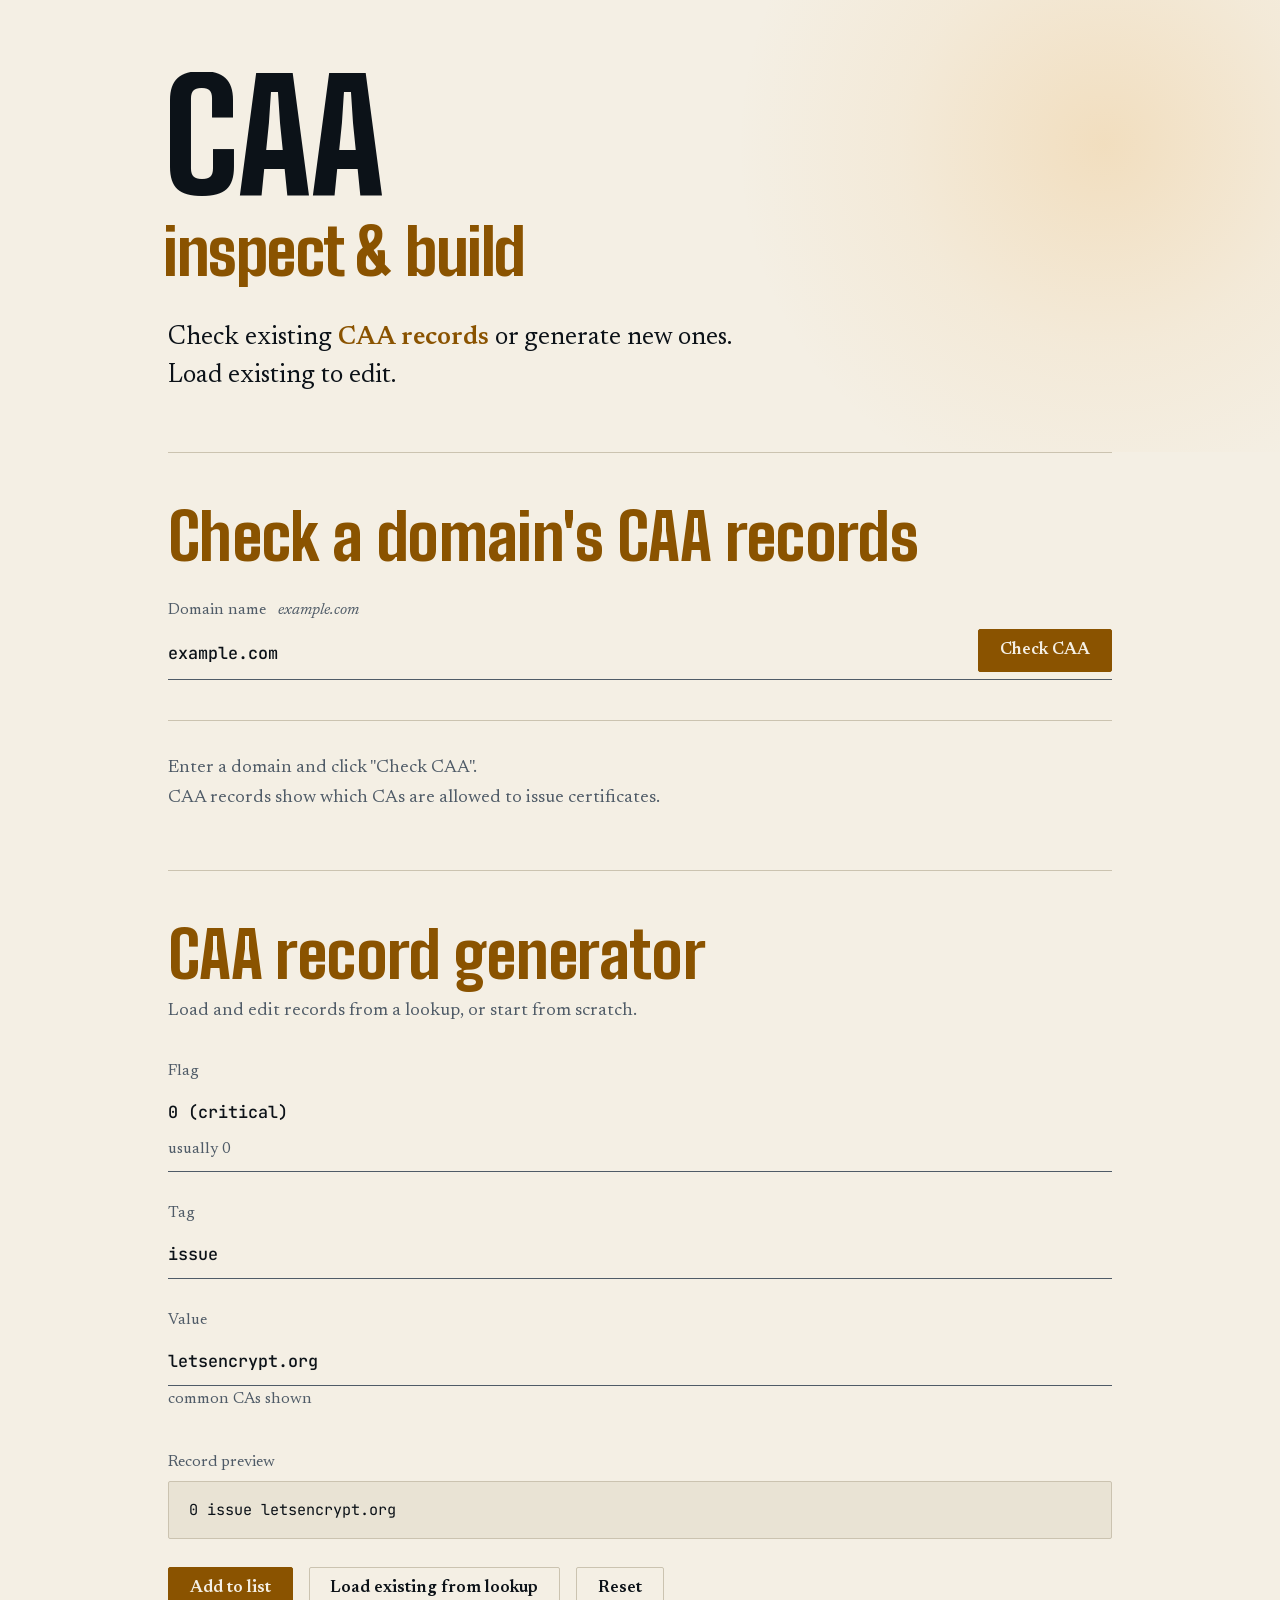
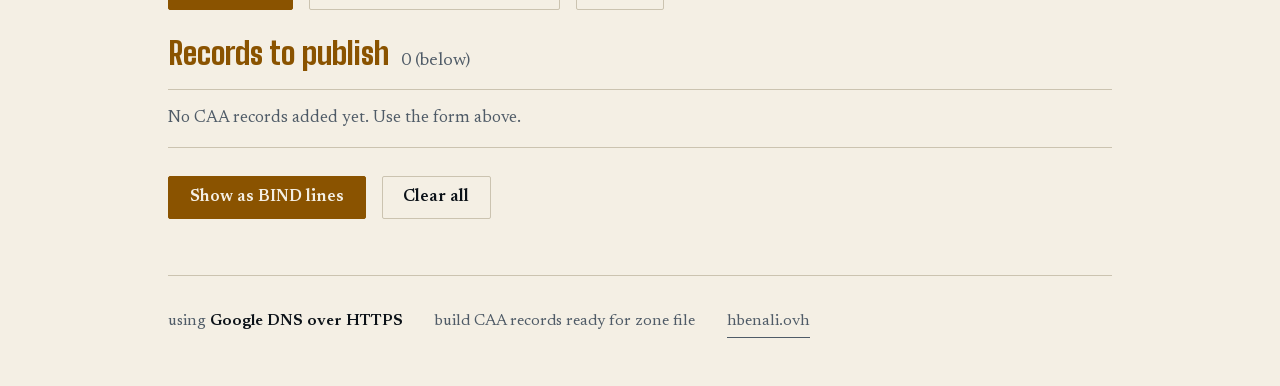
==== commit f402a20d: "feat: follow the system light/dark setting Dark stays the default and the identity. When the system " ====
--- a/index.html
+++ b/index.html
@@ -32,7 +32,9 @@
   <link rel="icon" type="image/svg+xml" href="/favicon.svg">
   <link rel="alternate icon" href="/favicon.ico">
   <link rel="apple-touch-icon" href="/apple-touch-icon.png">
-  <meta name="theme-color" content="#0c1218">
+  <meta name="color-scheme" content="dark light">
+  <meta name="theme-color" content="#0c1218" media="(prefers-color-scheme: dark)">
+  <meta name="theme-color" content="#f4efe4" media="(prefers-color-scheme: light)">
   <link rel="manifest" href="/manifest.json">
   <meta name="mobile-web-app-capable" content="yes">
   <meta name="apple-mobile-web-app-capable" content="yes">
--- a/site.css
+++ b/site.css
@@ -15,6 +15,8 @@
     --sodium: #e9a23b;
     --verdigris: #5db7a0;
     --fail: #e5776f;
+    --glow: rgba(233, 162, 59, 0.2);
+    --glow-soft: rgba(233, 162, 59, 0.06);
 
     --display: 'Big Shoulders', 'Arial Narrow', Impact, sans-serif;
     --serif: 'Newsreader', Georgia, serif;
@@ -22,6 +24,24 @@
 
     --gutter: clamp(1.5rem, 4vw, 2.5rem);
     color-scheme: dark;
+}
+
+/* Light: follows the system setting, no toggle. Dark above is the default and the identity.
+   Contrast on --ink (page) / --slate (surface): text 16/14.7, muted 6.0/5.4, accent 5.5/4.9, ok 5.2/4.7, fail 5.7/5.1. */
+@media (prefers-color-scheme: light) {
+    :root {
+        --ink: #f4efe4;
+        --slate: #e9e3d4;
+        --line: #cbc3b0;
+        --bone: #0c1218;
+        --mist: #4f5b67;
+        --sodium: #8a5300;
+        --verdigris: #1b7058;
+        --fail: #b3261e;
+        --glow: rgba(233, 162, 59, 0.22);
+        --glow-soft: rgba(233, 162, 59, 0.07);
+        color-scheme: light;
+    }
 }
 
 *, *::before, *::after { box-sizing: border-box; margin: 0; padding: 0; }
@@ -74,7 +94,7 @@
 .hero::before {
     content: ''; position: absolute; z-index: -1; top: -14rem; right: -12rem;
     width: min(46rem, 140vw); aspect-ratio: 1; border-radius: 50%;
-    background: radial-gradient(closest-side, rgba(233, 162, 59, 0.2), rgba(233, 162, 59, 0.06) 55%, transparent);
+    background: radial-gradient(closest-side, var(--glow), var(--glow-soft) 55%, transparent);
     pointer-events: none;
 }
 .hero h1 { font-size: clamp(4rem, 17vw, 9.5rem); margin-left: -0.03em; }
@@ -197,7 +217,7 @@
 .nf { min-height: 100vh; display: flex; flex-direction: column; justify-content: center; padding-block: 4rem; position: relative; isolation: isolate; overflow: hidden; }
 .nf::before {
     content: ''; position: absolute; z-index: -1; top: -12rem; right: -10rem; width: min(40rem, 140vw); aspect-ratio: 1; border-radius: 50%;
-    background: radial-gradient(closest-side, rgba(233, 162, 59, 0.2), rgba(233, 162, 59, 0.06) 55%, transparent);
+    background: radial-gradient(closest-side, var(--glow), var(--glow-soft) 55%, transparent);
 }
 .nf-code { font-size: clamp(9rem, 34vw, 22rem); color: var(--sodium); }
 .nf h1 { font-size: clamp(2.8rem, 7vw, 5rem); margin-top: 0.5rem; }
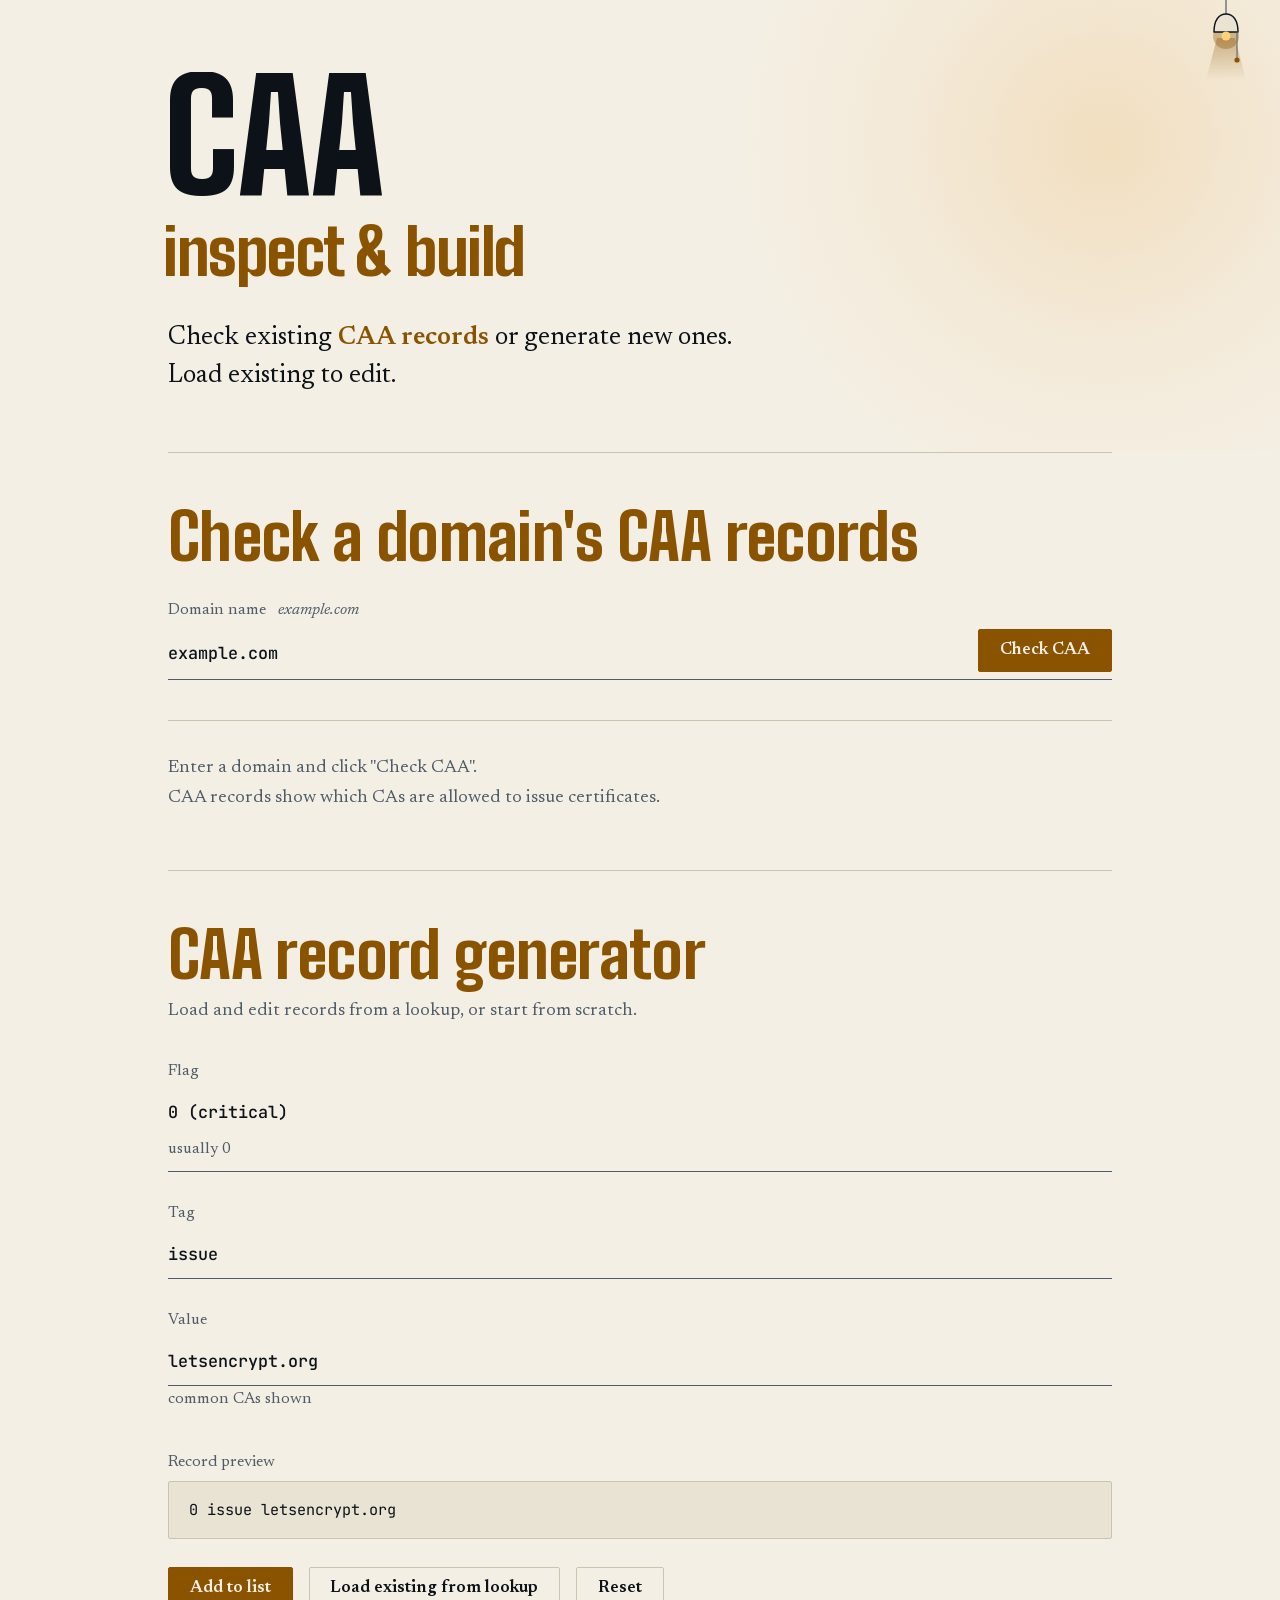
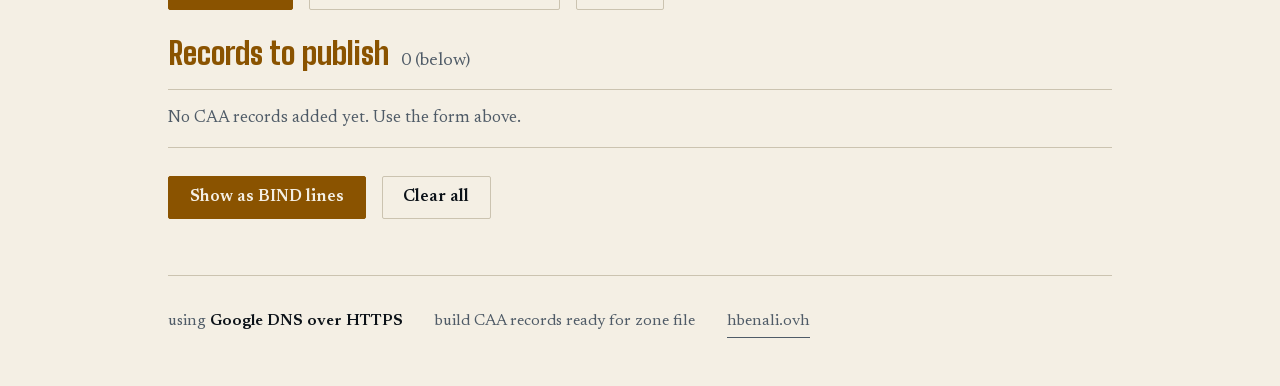
==== commit 6337dbf5: "feat: add a pull-cord lamp to switch between light and dark Lamp on is the light theme. The choice i" ====
--- a/index.html
+++ b/index.html
@@ -80,6 +80,7 @@
 
   <link rel="preload" href="/fonts/big-shoulders-latin-wght.woff2" as="font" type="font/woff2" crossorigin>
   <link rel="preload" href="/fonts/newsreader-latin-wght.woff2" as="font" type="font/woff2" crossorigin>
+  <script src="/theme.js"></script>
   <link rel="stylesheet" href="/site.css">
 </head>
 
--- a/site.css
+++ b/site.css
@@ -26,10 +26,10 @@
     color-scheme: dark;
 }
 
-/* Light: follows the system setting, no toggle. Dark above is the default and the identity.
+/* Light: follows the system setting until the lamp (theme.js) is used. Dark above is the default and the identity.
    Contrast on --ink (page) / --slate (surface): text 16/14.7, muted 6.0/5.4, accent 5.5/4.9, ok 5.2/4.7, fail 5.7/5.1. */
 @media (prefers-color-scheme: light) {
-    :root {
+    :root:not([data-theme="dark"]) {
         --ink: #f4efe4;
         --slate: #e9e3d4;
         --line: #cbc3b0;
@@ -42,6 +42,19 @@
         --glow-soft: rgba(233, 162, 59, 0.07);
         color-scheme: light;
     }
+}
+:root[data-theme="light"] {
+    --ink: #f4efe4;
+    --slate: #e9e3d4;
+    --line: #cbc3b0;
+    --bone: #0c1218;
+    --mist: #4f5b67;
+    --sodium: #8a5300;
+    --verdigris: #1b7058;
+    --fail: #b3261e;
+    --glow: rgba(233, 162, 59, 0.22);
+    --glow-soft: rgba(233, 162, 59, 0.07);
+    color-scheme: light;
 }
 
 *, *::before, *::after { box-sizing: border-box; margin: 0; padding: 0; }
@@ -228,3 +241,53 @@
 @media (prefers-reduced-motion: reduce) {
     *, *::before, *::after { animation-duration: 0.01ms !important; animation-delay: 0s !important; transition-duration: 0.01ms !important; }
 }
+
+/* ---- Theme lamp: pull-cord switch (see theme.js). Lamp on = light theme. ---- */
+.theme-lamp {
+    position: absolute; /* scrolls away with the page; fixed on pages with a fixed bar, see below */
+    top: 0;
+    inset-inline-end: clamp(0.75rem, 3vw, 2rem);
+    z-index: 1000;
+    display: block;
+    width: 2.75rem;
+    height: 5.25rem;
+    padding: 0;
+    border: 0;
+    background: none;
+    cursor: pointer;
+    -webkit-tap-highlight-color: transparent;
+}
+/* Pages with a fixed top bar or fixed top-right controls: the lamp stays visible and the bar
+   reserves room for it (lamp offset + lamp width + gap), so it never covers a link. */
+html:has(.bar-inner) .theme-lamp,
+html:has(.controls) .theme-lamp { position: fixed; }
+.bar-inner { padding-inline-end: calc(clamp(0.75rem, 3vw, 2rem) + 2.75rem + 0.75rem); }
+.controls { right: calc(clamp(0.75rem, 3vw, 2rem) + 2.75rem + 0.75rem); }
+.theme-lamp svg { display: block; width: 100%; height: 100%; overflow: visible; pointer-events: none; }
+.lamp-wire { stroke: var(--mist); stroke-width: 1.2; }
+.lamp-shade { fill: var(--slate); stroke: var(--bone); stroke-width: 1.4; stroke-linejoin: round; }
+.lamp-bulb { fill: var(--line); transition: fill 0.4s; }
+.lamp-halo { fill: var(--sodium); opacity: 0; transition: opacity 0.5s; }
+.lamp-cone { fill: url(#lamp-cone); opacity: 0; transition: opacity 0.5s; }
+.lamp-stop-a { stop-color: var(--sodium); stop-opacity: 0.38; }
+.lamp-stop-b { stop-color: var(--sodium); stop-opacity: 0; }
+.lamp-cord { stroke: var(--mist); stroke-width: 1; }
+.lamp-bead { fill: var(--sodium); }
+.theme-lamp[data-on="true"] .lamp-bulb { fill: #ffd27a; }
+.theme-lamp[data-on="true"] .lamp-halo { opacity: 0.35; }
+.theme-lamp[data-on="true"] .lamp-cone { opacity: 1; }
+.lamp-swing { transform-box: view-box; transform-origin: 22px 0; animation: lamp-swing 0.9s ease-out; }
+.lamp-pull { animation: lamp-pull 0.45s cubic-bezier(0.3, 1.6, 0.5, 1); }
+@keyframes lamp-swing { 20% { transform: rotate(-5deg); } 45% { transform: rotate(3.5deg); } 70% { transform: rotate(-1.5deg); } }
+@keyframes lamp-pull { 35% { transform: translateY(10px); } }
+
+/* The theme switch is a plain cross-fade of the whole page. */
+html.theme-vt::view-transition-old(root) { animation: 0.45s ease both lamp-fade-out; }
+html.theme-vt::view-transition-new(root) { animation: 0.45s ease both lamp-fade-in; }
+@keyframes lamp-fade-out { to { opacity: 0; } }
+@keyframes lamp-fade-in { from { opacity: 0; } }
+
+@media (prefers-reduced-motion: reduce) {
+    .lamp-swing, .lamp-pull { animation: none; }
+    .lamp-bulb, .lamp-halo, .lamp-cone { transition: none; }
+}
